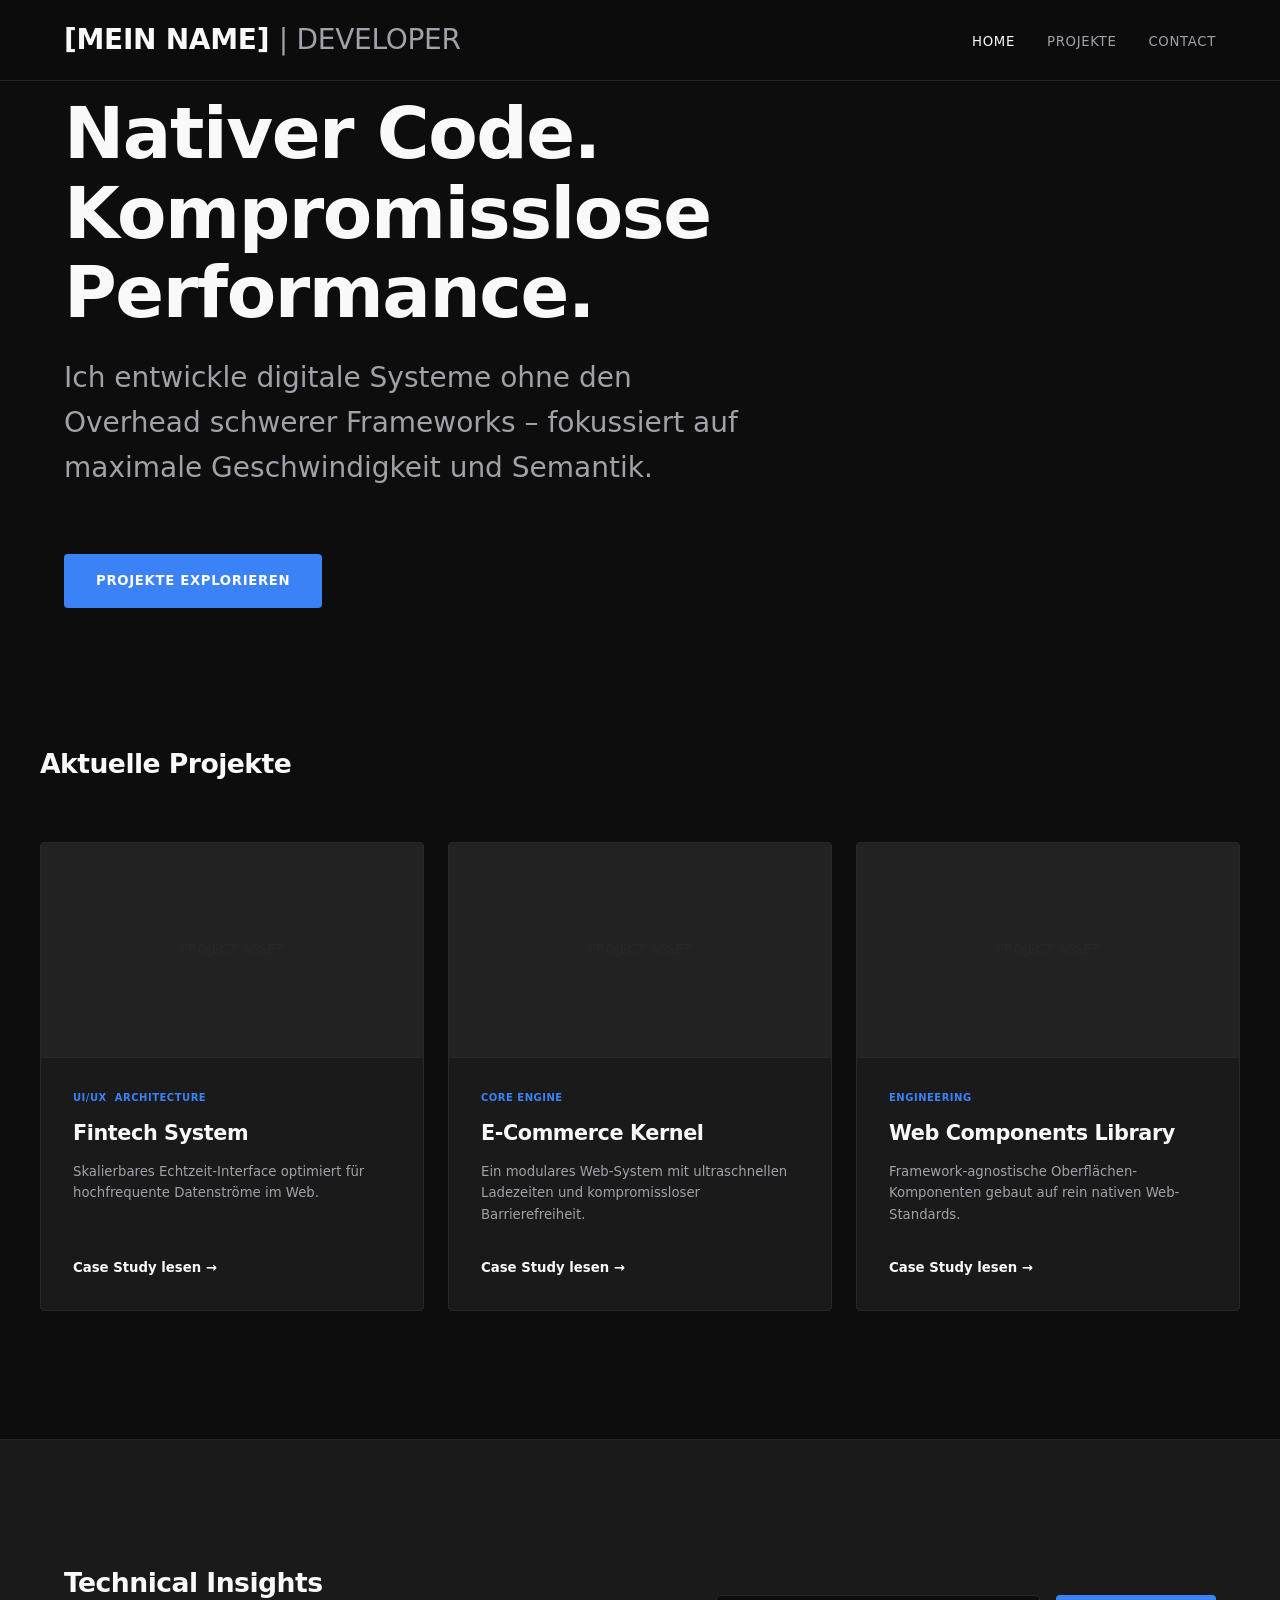
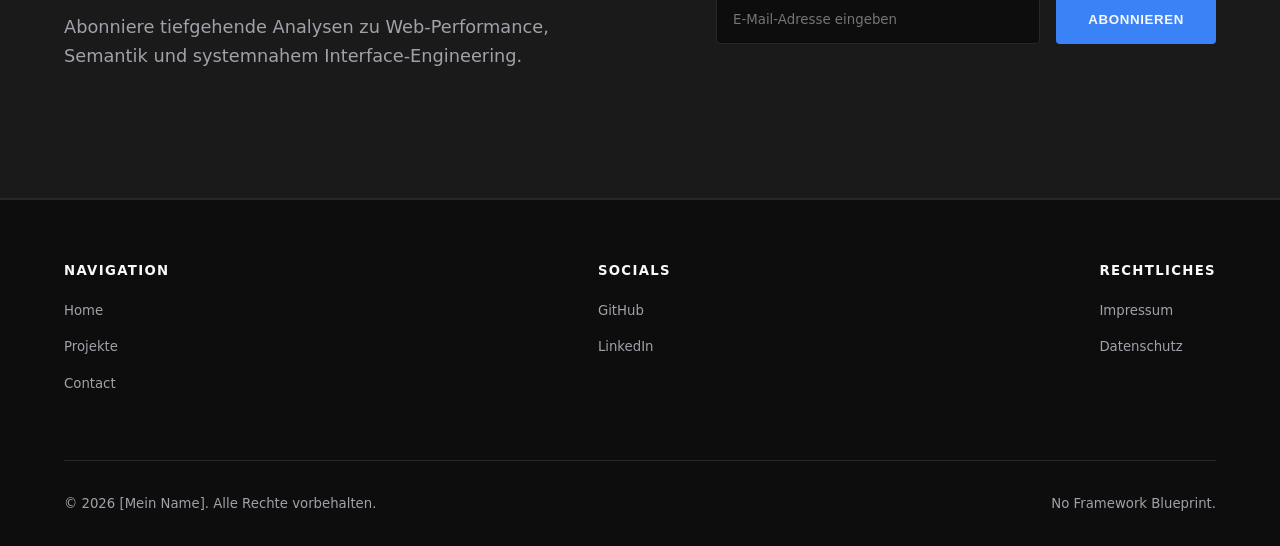
==== html/index.html @ 7b16b437 "Remove bookmark-btn from project-card, Add Images and remove empty space/add content in projektdetai" ====
<!doctype html>
<html lang="de">
  <head>
    <meta charset="UTF-8" />
    <meta name="viewport" content="width=device-width, initial-scale=1.0" />
    <title>Developer Portfolio | Home</title>
    <link rel="stylesheet" href="../css/style.css" />
  </head>

  <body>
    <header class="site-header">
      <div class="container header-inner">
        <div class="logo">[Mein Name] <span>| Developer</span></div>
        <nav aria-label="Hauptnavigation">
          <ul class="nav-list">
            <li>
              <a href="index.html" class="nav-link active" aria-current="page"
                >Home</a
              >
            </li>
            <li><a href="projekte.html" class="nav-link">Projekte</a></li>
            <li><a href="kontakt.html" class="nav-link">Contact</a></li>
          </ul>
        </nav>
      </div>
    </header>

    <main>
      <section class="container hero" aria-label="Vorstellung">
        <h1 class="hero-pitch">Nativer Code. Kompromisslose Performance.</h1>
        <p class="hero-lead">
          Ich entwickle digitale Systeme ohne den Overhead schwerer Frameworks –
          fokussiert auf maximale Geschwindigkeit und Semantik.
        </p>
        <a href="projekte.html" class="btn btn-primary">Projekte explorieren</a>
      </section>

      <section
        class="container section-spacing"
        aria-labelledby="heading-latest"
      >
        <h2 id="heading-latest">Aktuelle Projekte</h2>
        <div class="project-grid">
          <article class="project-card">
            <div class="card-image"></div>
            <div class="card-body">
              <div class="card-tags">
                <span class="tag">UI/UX</span>
                <span class="tag">Architecture</span>
              </div>
              <h3>Fintech System</h3>
              <p class="card-text">
                Skalierbares Echtzeit-Interface optimiert für hochfrequente
                Datenströme im Web.
              </p>
              <a href="projektdetail.html" class="card-link"
                >Case Study lesen &rarr;</a
              >
            </div>
          </article>

          <article class="project-card">
            <div class="card-image"></div>
            <div class="card-body">
              <div class="card-tags">
                <span class="tag">Core Engine</span>
              </div>
              <h3>E-Commerce Kernel</h3>
              <p class="card-text">
                Ein modulares Web-System mit ultraschnellen Ladezeiten und
                kompromissloser Barrierefreiheit.
              </p>
              <a href="projektdetail.html" class="card-link"
                >Case Study lesen &rarr;</a
              >
            </div>
          </article>

          <article class="project-card">
            <div class="card-image"></div>
            <div class="card-body">
              <div class="card-tags">
                <span class="tag">Engineering</span>
              </div>
              <h3>Web Components Library</h3>
              <p class="card-text">
                Framework-agnostische Oberflächen-Komponenten gebaut auf rein
                nativen Web-Standards.
              </p>
              <a href="projektdetail.html" class="card-link"
                >Case Study lesen &rarr;</a
              >
            </div>
          </article>
        </div>
      </section>

      <section
        class="newsletter section-spacing"
        aria-labelledby="heading-news"
      >
        <div class="container newsletter-inner">
          <div class="newsletter-text">
            <h2 id="heading-news">Technical Insights</h2>
            <p>
              Abonniere tiefgehende Analysen zu Web-Performance, Semantik und
              systemnahem Interface-Engineering.
            </p>
          </div>
          <form class="newsletter-form" action="#" method="POST" novalidate>
            <input
              type="email"
              class="input-field"
              placeholder="E-Mail-Adresse eingeben"
              required
              aria-label="E-Mail-Adresse für Newsletter"
            />
            <button type="submit" class="btn btn-primary">Abonnieren</button>
          </form>
        </div>
      </section>
    </main>

    <footer class="site-footer">
      <div class="container">
        <div class="footer-inner">
          <div class="footer-col">
            <h4>Navigation</h4>
            <ul class="footer-links">
              <li><a href="index.html">Home</a></li>
              <li><a href="projekte.html">Projekte</a></li>
              <li><a href="kontakt.html">Contact</a></li>
            </ul>
          </div>
          <div class="footer-col">
            <h4>Socials</h4>
            <ul class="footer-links">
              <li><a href="#" target="_blank" rel="noopener">GitHub</a></li>
              <li><a href="#" target="_blank" rel="noopener">LinkedIn</a></li>
            </ul>
          </div>
          <div class="footer-col">
            <h4>Rechtliches</h4>
            <ul class="footer-links">
              <li><a href="#">Impressum</a></li>
              <li><a href="#">Datenschutz</a></li>
            </ul>
          </div>
        </div>
        <div class="footer-bottom">
          <p>&copy; 2026 [Mein Name]. Alle Rechte vorbehalten.</p>
          <p>No Framework Blueprint.</p>
        </div>
      </div>
    </footer>
  </body>
</html>
---- css/style.css ----
/* ==========================================================================
   HIGH-CONTRAST MINIMALIST DESIGN SYSTEM & TOKENS
   ========================================================================== */

:root {
  /* Farb-Tokens */
  --bg-primary: #0d0d0d;
  /* Tiefes Schwarzgrau für globalen Hintergrund */
  --bg-secondary: #1a1a1a;
  /* Surface-Farbe für Karten, Formularfelder, Sektionen */
  --text-main: #f9f9f9;
  /* Nahezu Weiß für maximale Lesbarkeit */
  --text-muted: #a1a1aa;
  /* Mittleres Grau für sekundäre Texte */
  --accent: #3b82f6;
  /* Königsblau als primärer Interaktionsfokus */
  --accent-hover: #60a5fa;
  /* Hellere Nuance für Hover-Zustände */
  --border-color: #27272a;
  /* Subtile Trennlinien */

  /* 8px-Rastersystem */
  --space-xs: 8px;
  --space-sm: 16px;
  --space-md: 24px;
  --space-lg: 32px;
  --space-xl: 64px;
  --space-xxl: 128px;

  /* Fluid-Typografie (Skaliert dynamisch über den Viewport via clamp) */
  --fs-h1: clamp(2.5rem, 5vw + 1rem, 4.5rem);
  --fs-h2: clamp(1.85rem, 3.5vw + 1rem, 2.75rem);
  --fs-h3: clamp(1.25rem, 1.5vw + 1rem, 1.75rem);
  --fs-body: clamp(1rem, 0.2vw + 0.95rem, 1.125rem);
  --fs-small: clamp(0.8rem, 0.1vw + 0.75rem, 0.9rem);
}

/* ==========================================================================
   GLOBAL RESETS & CORE ELEMENT STYLES
   ========================================================================== */

*,
*::before,
*::after {
  box-sizing: border-box;
  margin: 0;
  padding: 0;
}

body {
  background-color: var(--bg-primary);
  color: var(--text-main);
  font-family:
    "Inter",
    system-ui,
    -apple-system,
    sans-serif;
  font-size: var(--fs-body);
  line-height: 1.6;
  display: flex;
  flex-direction: column;
  min-height: 100vh;
  overflow-x: hidden;
}

h1,
h2,
h3,
h4 {
  font-weight: 700;
  letter-spacing: -0.02em;
  line-height: 1.1;
  color: var(--text-main);
}

p {
  color: var(--text-muted);
}

a {
  color: inherit;
  text-decoration: none;
  transition: all 0.2s ease-in-out;
}

/* Layout-Hilfsklassen */
.container {
  width: 100%;
  max-width: 1200px;
  margin: 0 auto;
  padding: 0 var(--space-md);
}

.section-spacing {
  padding: var(--space-xxl) 0;
}

/* ==========================================================================
   WIEVERWENDBARE COMPONENT-TOKENS (FIGMA DESIGN SYSTEM)
   ========================================================================== */

/* Header & Navigation */
.site-header {
  border-bottom: 1px solid var(--border-color);
  background-color: rgba(13, 13, 13, 0.8);
  backdrop-filter: blur(12px);
  position: sticky;
  top: 0;
  z-index: 100;
}

.header-inner {
  display: flex;
  justify-content: space-between;
  align-items: center;
  height: 80px;
}

.logo {
  font-weight: 800;
  font-size: var(--fs-h3);
  text-transform: uppercase;
  letter-spacing: -0.01em;
}

.logo span {
  font-weight: 400;
  color: var(--text-muted);
}

.nav-list {
  display: flex;
  gap: var(--space-lg);
  list-style: none;
}

.nav-link {
  font-size: var(--fs-small);
  font-weight: 500;
  text-transform: uppercase;
  letter-spacing: 0.05em;
  color: var(--text-muted);
}

.nav-link:hover,
.nav-link.active {
  color: var(--text-main);
}

/* Buttons */
.btn {
  display: inline-flex;
  align-items: center;
  justify-content: center;
  padding: var(--space-sm) var(--space-lg);
  font-size: var(--fs-small);
  font-weight: 600;
  text-transform: uppercase;
  letter-spacing: 0.05em;
  border-radius: 4px;
  cursor: pointer;
  transition: all 0.2s ease;
  border: none;
}

.btn-primary {
  background-color: var(--accent);
  color: var(--text-main);
}

.btn-primary:hover {
  background-color: var(--accent-hover);
}

/* Universelles Projekt-Grid (Responsive 3-Spalten-Layout) */
.project-grid {
  display: grid;
  grid-template-columns: repeat(3, 1fr);
  gap: var(--space-md);
  margin-top: var(--space-xl);
}

.project-card {
  background-color: var(--bg-secondary);
  border: 1px solid var(--border-color);
  border-radius: 4px;
  overflow: hidden;
  display: flex;
  flex-direction: column;
  transition: border-color 0.2s ease;
}

.project-card:hover {
  border-color: var(--accent);
}

.card-image {
  width: 100%;
  aspect-ratio: 16 / 9;
  background-color: #222;
  border-bottom: 1px solid var(--border-color);
  position: relative;
}

.card-image::before {
  content: "Project Asset";
  position: absolute;
  top: 50%;
  left: 50%;
  transform: translate(-50%, -50%);
  color: var(--border-color);
  font-size: var(--fs-small);
  text-transform: uppercase;
}

.card-body {
  padding: var(--space-lg);
  display: flex;
  flex-direction: column;
  gap: var(--space-sm);
  flex-grow: 1;
}

.card-tags {
  display: flex;
  gap: var(--space-xs);
}

.tag {
  font-size: 10px;
  text-transform: uppercase;
  letter-spacing: 0.05em;
  color: var(--accent);
  font-weight: 600;
}

.card-text {
  font-size: var(--fs-small);
  flex-grow: 1;
}

.card-link {
  font-size: var(--fs-small);
  font-weight: 600;
  color: var(--text-main);
  margin-top: var(--space-sm);
}

.card-link:hover {
  color: var(--accent);
}

/* ==========================================================================
   SEKTIONS-SPEZIFISCHE LAYOUT MODULE
   ========================================================================== */

/* Hero Bereich (index.html) */
.hero {
  min-height: 60vh;
  display: flex;
  flex-direction: column;
  justify-content: center;
  align-items: flex-start;
}

.hero-pitch {
  font-size: var(--fs-h1);
  max-width: 20ch;
  margin-bottom: var(--space-md);
}

.hero-lead {
  font-size: var(--fs-h3);
  max-width: 40ch;
  margin-bottom: var(--space-xl);
}

/* Newsletter Modul */
.newsletter {
  background-color: var(--bg-secondary);
  border-top: 1px solid var(--border-color);
  border-bottom: 1px solid var(--border-color);
}

.newsletter-inner {
  display: flex;
  justify-content: space-between;
  align-items: center;
  gap: var(--space-xl);
}

.newsletter-text {
  max-width: 500px;
}

.newsletter-text h2 {
  margin-bottom: var(--space-sm);
}

.newsletter-form {
  display: flex;
  gap: var(--space-sm);
  flex-grow: 1;
  max-width: 500px;
}

.input-field {
  flex-grow: 1;
  background-color: var(--bg-primary);
  border: 1px solid var(--border-color);
  padding: var(--space-sm);
  color: var(--text-main);
  font-family: inherit;
  border-radius: 4px;
}

.input-field:focus {
  outline: none;
  border-color: var(--accent);
}

/* Filter Bar (projekte.html) */
.filter-bar {
  display: flex;
  gap: var(--space-sm);
  flex-wrap: wrap;
  margin-bottom: var(--space-xl);
  list-style: none;
}

.filter-pill {
  background-color: var(--bg-secondary);
  border: 1px solid var(--border-color);
  color: var(--text-muted);
  padding: var(--space-xs) var(--space-sm);
  border-radius: 30px;
  font-size: var(--fs-small);
  font-weight: 600;
  cursor: pointer;
  text-transform: uppercase;
  letter-spacing: 0.05em;
  transition: all 0.2s cubic-bezier(0.4, 0, 0.2, 1);
}

.filter-pill:hover,
.filter-pill.active {
  border-color: var(--text-main);
  color: var(--text-main);
}

.filter-pill.active {
  background-color: var(--text-main);
  color: var(--bg-primary);
}

/* Asymmetrisches Spalten-Grid & Galerie (projektdetail.html) */
.detail-grid {
  display: grid;
  grid-template-columns: 1.2fr 0.8fr;
  gap: var(--space-xl);
  align-items: start;
  margin-bottom: var(--space-xxl);
}

.project-gallery {
  display: grid;
  grid-template-columns: repeat(2, 1fr);
  gap: var(--space-sm);
}

.gallery-item {
  width: 100%;
  aspect-ratio: 4 / 3;
  background-color: var(--bg-secondary);
  border: 1px solid var(--border-color);
  border-radius: 4px;
  position: relative;
  overflow: hidden;
}

.gallery-item.featured {
  grid-column: span 2;
  aspect-ratio: 16 / 9;
}

.gallery-item::before {
  content: "Interface Capture";
  position: absolute;
  top: 50%;
  left: 50%;
  transform: translate(-50%, -50%);
  color: #27272a;
  font-size: var(--fs-small);
  text-transform: uppercase;
  letter-spacing: 0.1em;
}

.sidebar-sticky {
  position: sticky;
  top: 112px;
  display: flex;
  flex-direction: column;
  gap: var(--space-lg);
}

.meta-block h3 {
  font-size: var(--fs-small);
  text-transform: uppercase;
  letter-spacing: 0.05em;
  color: var(--accent);
  margin-bottom: var(--space-xs);
}

/* Whitespace Compensation Layer (Full-Width Sektion unten) */
.architecture-breakdown {
  background-color: var(--bg-secondary);
  border-top: 1px solid var(--border-color);
  border-bottom: 1px solid var(--border-color);
  padding: var(--space-xl) 0;
}

.architecture-grid {
  display: grid;
  grid-template-columns: repeat(3, 1fr);
  gap: var(--space-lg);
}

.arch-card {
  display: flex;
  flex-direction: column;
  gap: var(--space-xs);
}

.arch-card h4 {
  font-size: var(--fs-h3);
  color: var(--text-main);
}

/* Profil & Formulare (kontakt.html) */
.split-profile-grid {
  display: grid;
  grid-template-columns: 1fr 1.5fr;
  gap: var(--space-xl);
  align-items: center;
  margin-bottom: var(--space-xxl);
}

.profile-image-placeholder {
  width: 100%;
  aspect-ratio: 1 / 1;
  background-color: var(--bg-secondary);
  border: 1px solid var(--border-color);
  border-radius: 4px;
  position: relative;
}

.profile-image-placeholder::before {
  content: "[ Portrait Matrix ]";
  position: absolute;
  top: 50%;
  left: 50%;
  transform: translate(-50%, -50%);
  color: var(--text-muted);
  font-size: var(--fs-small);
}

.tech-tag-list {
  display: flex;
  flex-wrap: wrap;
  gap: var(--space-xs);
  margin-top: var(--space-sm);
  list-style: none;
}

.tech-tag {
  background-color: var(--bg-secondary);
  border: 1px solid var(--border-color);
  padding: 4px 12px;
  font-size: var(--fs-small);
  border-radius: 4px;
}

.select-wrapper {
  position: relative;
  width: 100%;
}

.custom-select {
  width: 100%;
  padding: var(--space-sm);
  background-color: var(--bg-secondary);
  border: 1px solid var(--border-color);
  color: var(--text-main);
  font-family: inherit;
  font-size: var(--fs-body);
  border-radius: 4px;
  appearance: none;
  -webkit-appearance: none;
  cursor: pointer;
}

.custom-select:focus {
  outline: none;
  border-color: var(--accent);
}

.select-wrapper::after {
  content: "";
  position: absolute;
  right: var(--space-sm);
  top: 50%;
  transform: translateY(-50%);
  width: 0;
  height: 0;
  border-left: 5px solid transparent;
  border-right: 5px solid transparent;
  border-top: 6px solid var(--text-muted);
  pointer-events: none;
}

.form-textarea {
  width: 100%;
  min-height: 150px;
  padding: var(--space-sm);
  background-color: var(--bg-secondary);
  border: 1px solid var(--border-color);
  color: var(--text-main);
  font-family: inherit;
  font-size: var(--fs-body);
  border-radius: 4px;
  resize: vertical;
}

.form-textarea:focus {
  outline: none;
  border-color: var(--accent);
}

.form-stack {
  display: flex;
  flex-direction: column;
  gap: var(--space-sm);
  max-width: 600px;
  margin: 0 auto;
}

/* ==========================================================================
   GLOBAL FOOTER ARCHITECTURE
   ========================================================================== */

.site-footer {
  background-color: var(--bg-primary);
  border-top: 1px solid var(--border-color);
  padding: var(--space-xl) 0 var(--space-lg) 0;
  margin-top: auto;
}

.footer-inner {
  display: flex;
  justify-content: space-between;
  align-items: flex-start;
  margin-bottom: var(--space-xl);
}

.footer-col h4 {
  font-size: var(--fs-small);
  text-transform: uppercase;
  letter-spacing: 0.1em;
  margin-bottom: var(--space-sm);
}

.footer-links {
  list-style: none;
  display: flex;
  flex-direction: column;
  gap: var(--space-xs);
}

.footer-links a {
  font-size: var(--fs-small);
  color: var(--text-muted);
}

.footer-links a:hover {
  color: var(--text-main);
}

.footer-bottom {
  border-top: 1px solid var(--border-color);
  padding-top: var(--space-lg);
  display: flex;
  justify-content: space-between;
  font-size: var(--fs-small);
  color: var(--text-muted);
}

/* ==========================================================================
   RESPONSIVE LAYOUT BREAKPOINTS
   ========================================================================== */

@media (max-width: 1024px) {
  .project-grid {
    grid-template-columns: repeat(2, 1fr);
  }

  .newsletter-inner {
    flex-direction: column;
    align-items: start;
  }

  .newsletter-form {
    width: 100%;
    max-width: none;
  }
}

@media (max-width: 968px) {
  .detail-grid,
  .split-profile-grid,
  .architecture-grid {
    grid-template-columns: 1fr;
    gap: var(--space-lg);
  }

  .project-gallery {
    grid-template-columns: 1fr;
  }

  .gallery-item.featured {
    grid-column: span 1;
  }
}

@media (max-width: 768px) {
  .project-grid {
    grid-template-columns: 1fr;
  }

  .header-inner,
  .footer-inner,
  .footer-bottom {
    flex-direction: column;
    gap: var(--space-lg);
    text-align: center;
  }

  .footer-inner {
    align-items: center;
  }

  .newsletter-form {
    flex-direction: column;
  }
}
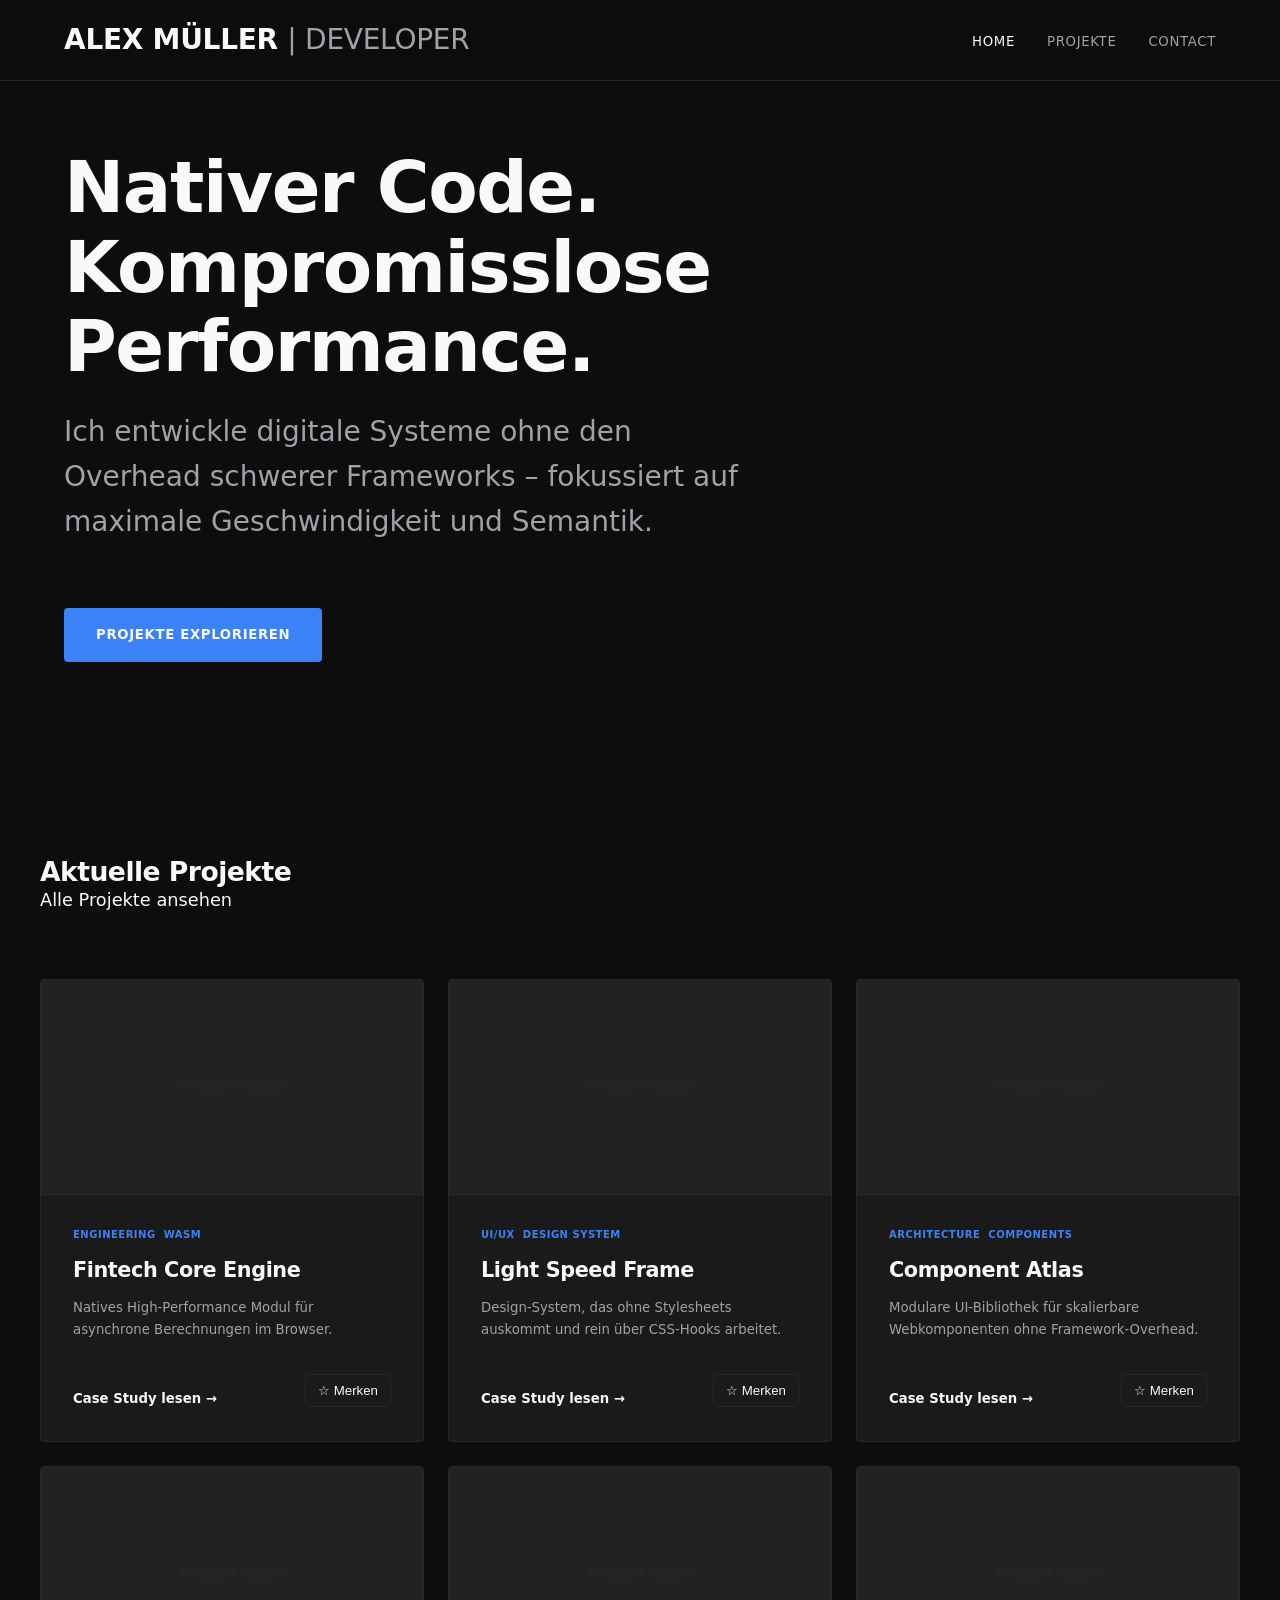
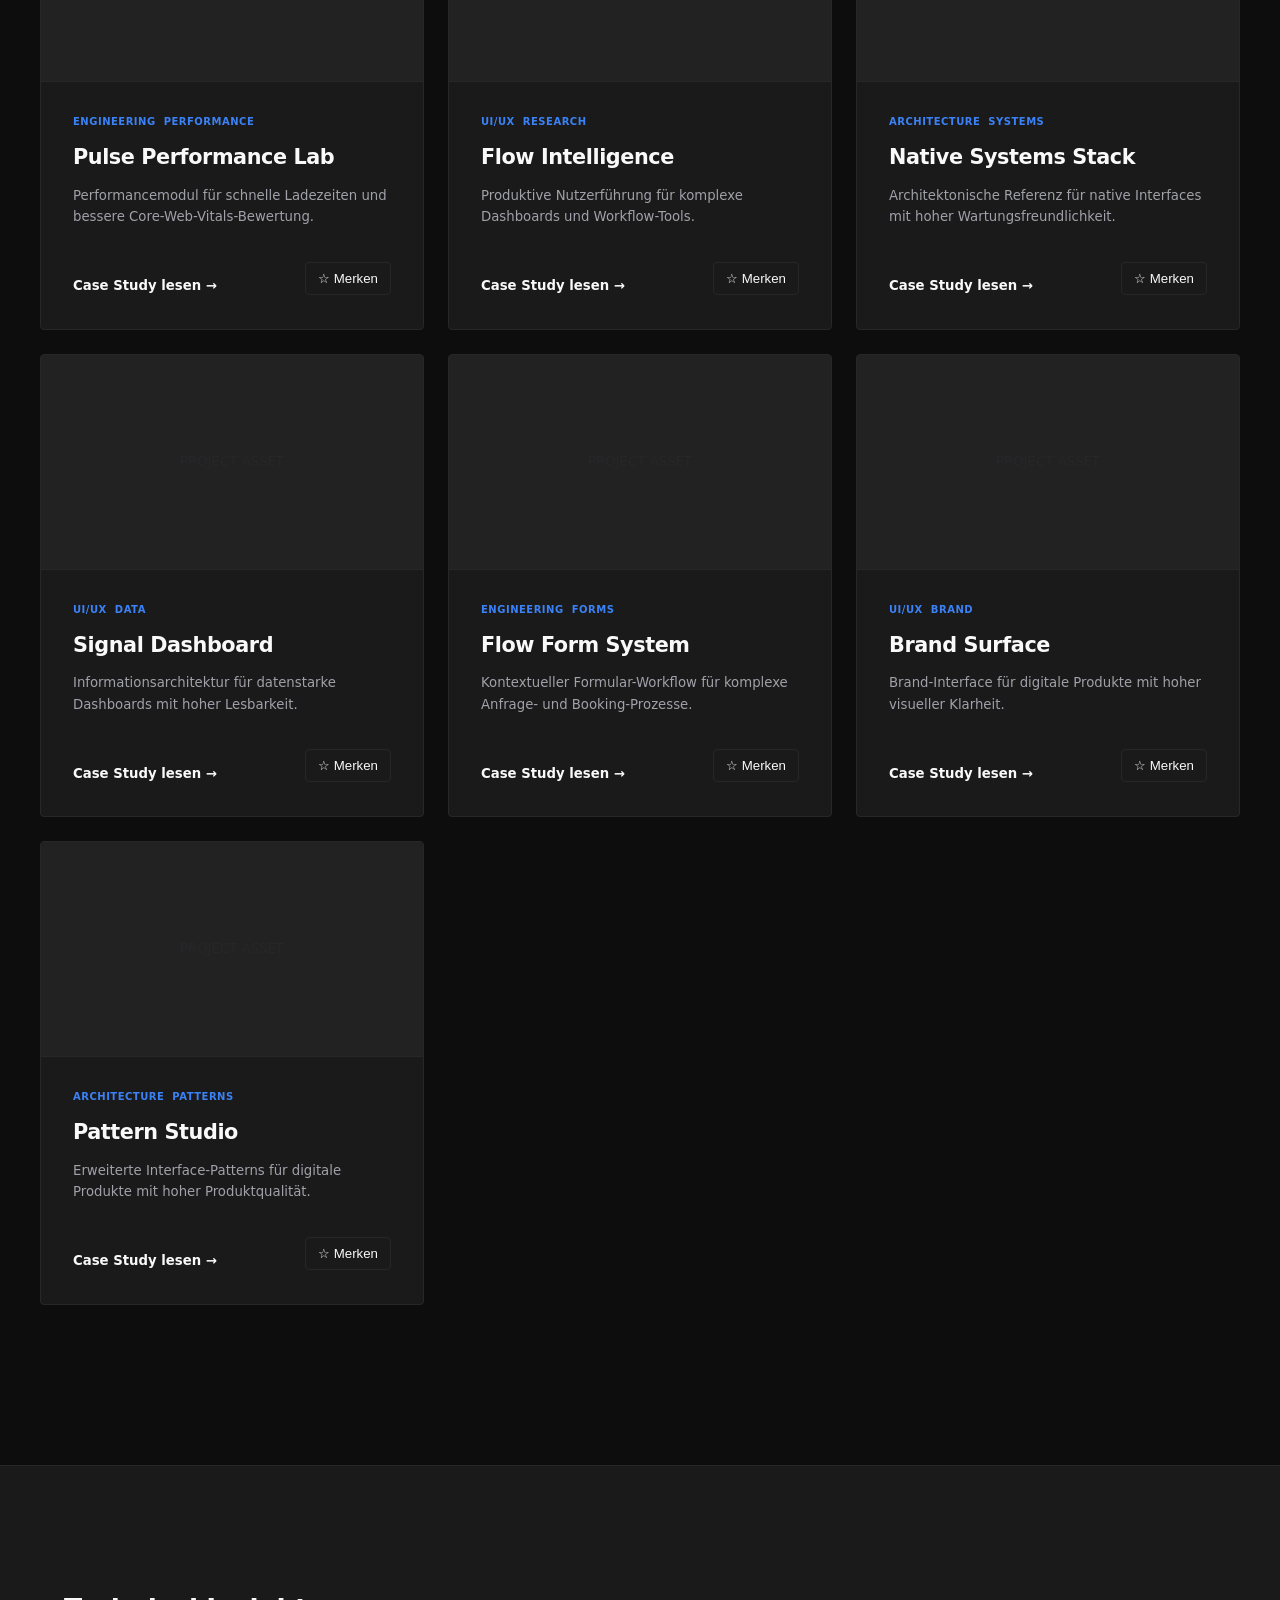
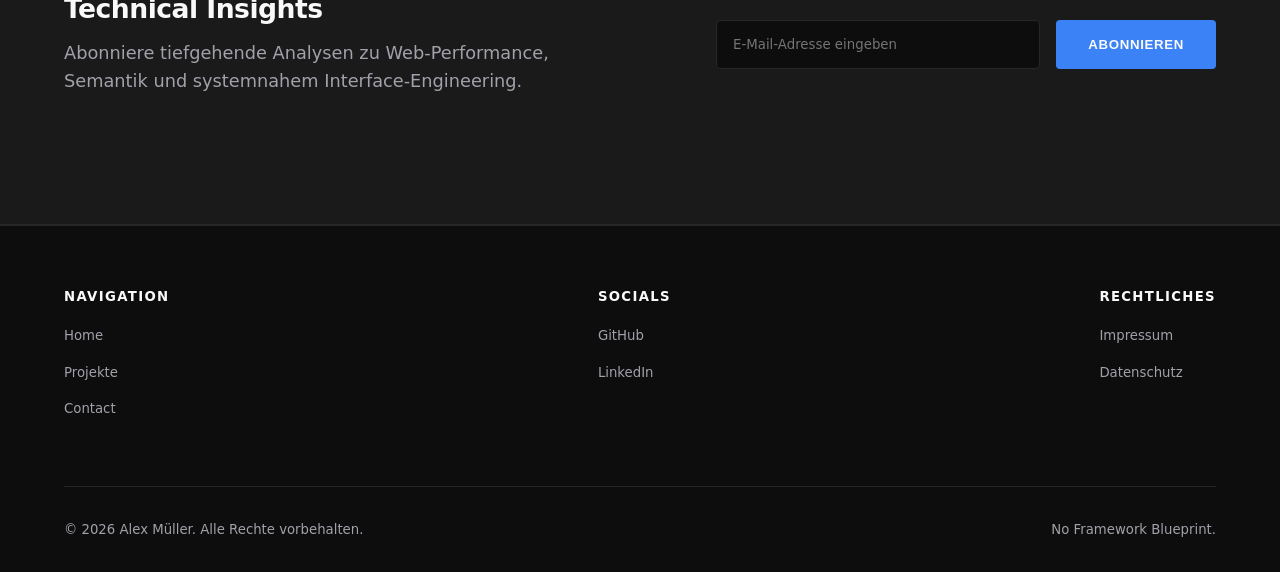
==== commit cd74e0c1: "Update README.md, add more Projects, update style of projektdetail.html, add styleguide.md and wires" ====
--- a/html/index.html
+++ b/html/index.html
@@ -6,7 +6,6 @@
     <title>Developer Portfolio | Home</title>
     <link rel="stylesheet" href="../css/style.css" />
   </head>
-
   <body>
     <header class="site-header">
       <div class="container header-inner">
@@ -39,8 +38,11 @@
         class="container section-spacing"
         aria-labelledby="heading-latest"
       >
-        <h2 id="heading-latest">Aktuelle Projekte</h2>
-        <div class="project-grid">
+        <div class="section-heading-row">
+          <h2 id="heading-latest">Aktuelle Projekte</h2>
+          <a href="projekte.html" class="text-link">Alle Projekte ansehen</a>
+        </div>
+        <div class="project-grid" data-display-="limited">
           <article class="project-card">
             <div class="card-image"></div>
             <div class="card-body">
@@ -154,4 +156,5 @@
       </div>
     </footer>
   </body>
+  <script src="../js/main.js"></script>
 </html>
--- a/css/style.css
+++ b/css/style.css
@@ -83,6 +83,11 @@
   transition: all 0.2s ease-in-out;
 }
 
+img {
+  display: block;
+  max-width: 100%;
+}
+
 /* Layout-Hilfsklassen */
 .container {
   width: 100%;
@@ -170,6 +175,7 @@
 
 .btn-primary:hover {
   background-color: var(--accent-hover);
+  transform: translateY(-1px);
 }
 
 /* Universelles Projekt-Grid (Responsive 3-Spalten-Layout) */
@@ -187,11 +193,14 @@
   overflow: hidden;
   display: flex;
   flex-direction: column;
-  transition: border-color 0.2s ease;
+  transition:
+    border-color 0.2s ease,
+    transform 0.2s ease;
 }
 
 .project-card:hover {
   border-color: var(--accent);
+  transform: translateY(-1px);
 }
 
 .card-image {
@@ -256,11 +265,13 @@
 
 /* Hero Bereich (index.html) */
 .hero {
-  min-height: 60vh;
+  min-height: 72vh;
   display: flex;
   flex-direction: column;
   justify-content: center;
   align-items: flex-start;
+  padding-top: var(--space-xl);
+  padding-bottom: var(--space-xl);
 }
 
 .hero-pitch {
@@ -280,6 +291,7 @@
   background-color: var(--bg-secondary);
   border-top: 1px solid var(--border-color);
   border-bottom: 1px solid var(--border-color);
+  margin-top: var(--space-lg);
 }
 
 .newsletter-inner {
@@ -359,7 +371,11 @@
   grid-template-columns: 1.2fr 0.8fr;
   gap: var(--space-xl);
   align-items: start;
-  margin-bottom: var(--space-xxl);
+  margin-bottom: var(--space-lg);
+}
+
+.detail-page-intro {
+  padding: var(--space-xl) 0 var(--space-lg);
 }
 
 .project-gallery {
@@ -411,12 +427,82 @@
   margin-bottom: var(--space-xs);
 }
 
+.detail-inquiry-form {
+  display: flex;
+  flex-direction: column;
+  gap: var(--space-sm);
+  padding: var(--space-md);
+  background-color: var(--bg-primary);
+  border: 1px solid var(--border-color);
+  border-radius: 4px;
+}
+
+.detail-inquiry-form label {
+  font-size: var(--fs-small);
+  color: var(--text-main);
+  font-weight: 600;
+}
+
+.detail-inquiry-form select,
+.detail-inquiry-form textarea {
+  width: 100%;
+  background-color: var(--bg-secondary);
+  border: 1px solid var(--border-color);
+  color: var(--text-main);
+  padding: var(--space-sm);
+  border-radius: 4px;
+  font-family: inherit;
+  font-size: var(--fs-small);
+}
+
+.detail-inquiry-form textarea {
+  min-height: 100px;
+  resize: vertical;
+}
+
+.detail-inquiry-form .form-status {
+  font-size: var(--fs-small);
+  color: var(--accent);
+  min-height: 1.2em;
+}
+
+.project-favorite-toggle,
+.favorite-toggle {
+  background: transparent;
+  border: 1px solid var(--border-color);
+  color: var(--text-main);
+  padding: 8px 12px;
+  border-radius: 4px;
+  font-size: var(--fs-small);
+  cursor: pointer;
+  transition:
+    border-color 0.2s ease,
+    color 0.2s ease;
+}
+
+.project-favorite-toggle:hover,
+.favorite-toggle:hover,
+.project-favorite-toggle.active,
+.favorite-toggle.active {
+  border-color: var(--accent);
+  color: var(--accent);
+}
+
+.card-actions {
+  display: flex;
+  justify-content: space-between;
+  align-items: center;
+  gap: var(--space-sm);
+  margin-top: var(--space-sm);
+}
+
 /* Whitespace Compensation Layer (Full-Width Sektion unten) */
 .architecture-breakdown {
   background-color: var(--bg-secondary);
   border-top: 1px solid var(--border-color);
   border-bottom: 1px solid var(--border-color);
-  padding: var(--space-xl) 0;
+  padding: var(--space-lg) 0;
+  margin-top: var(--space-sm);
 }
 
 .architecture-grid {
@@ -592,6 +678,7 @@
   justify-content: space-between;
   font-size: var(--fs-small);
   color: var(--text-muted);
+  gap: var(--space-sm);
 }
 
 /* ==========================================================================
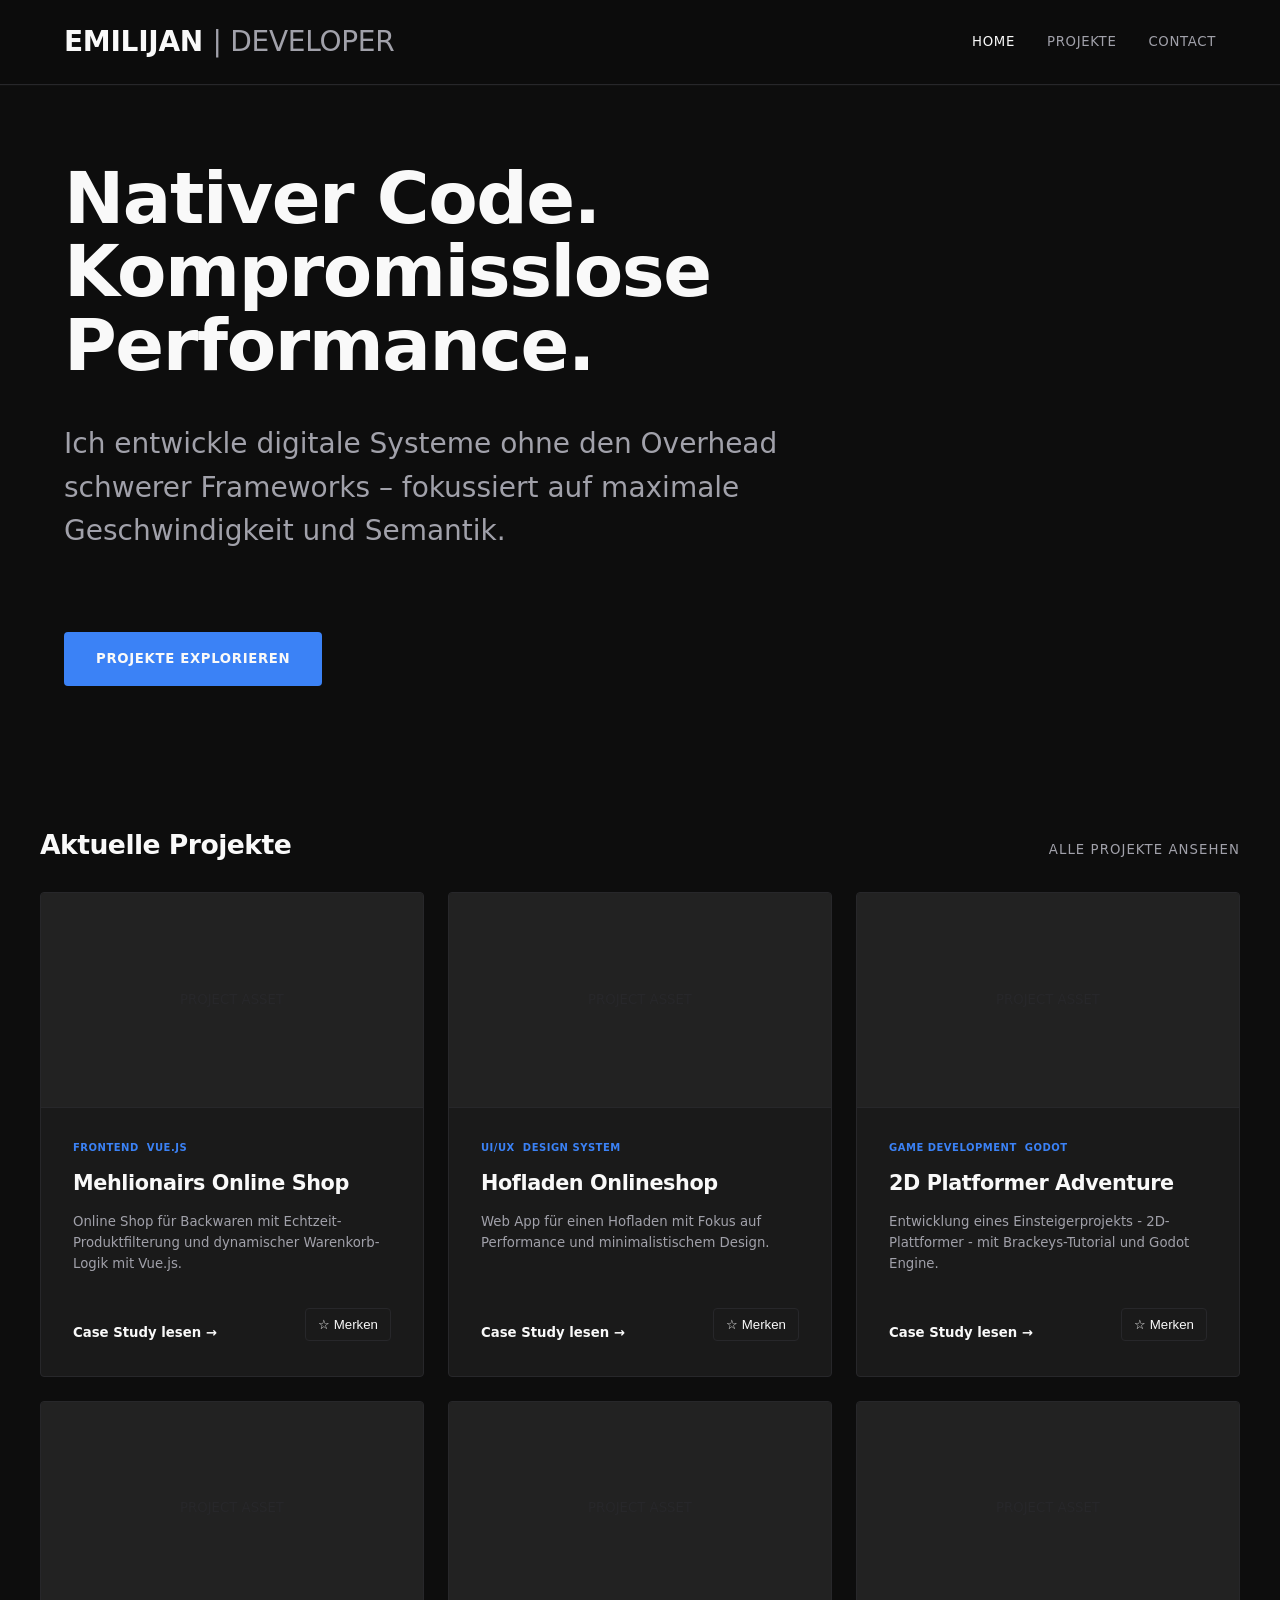
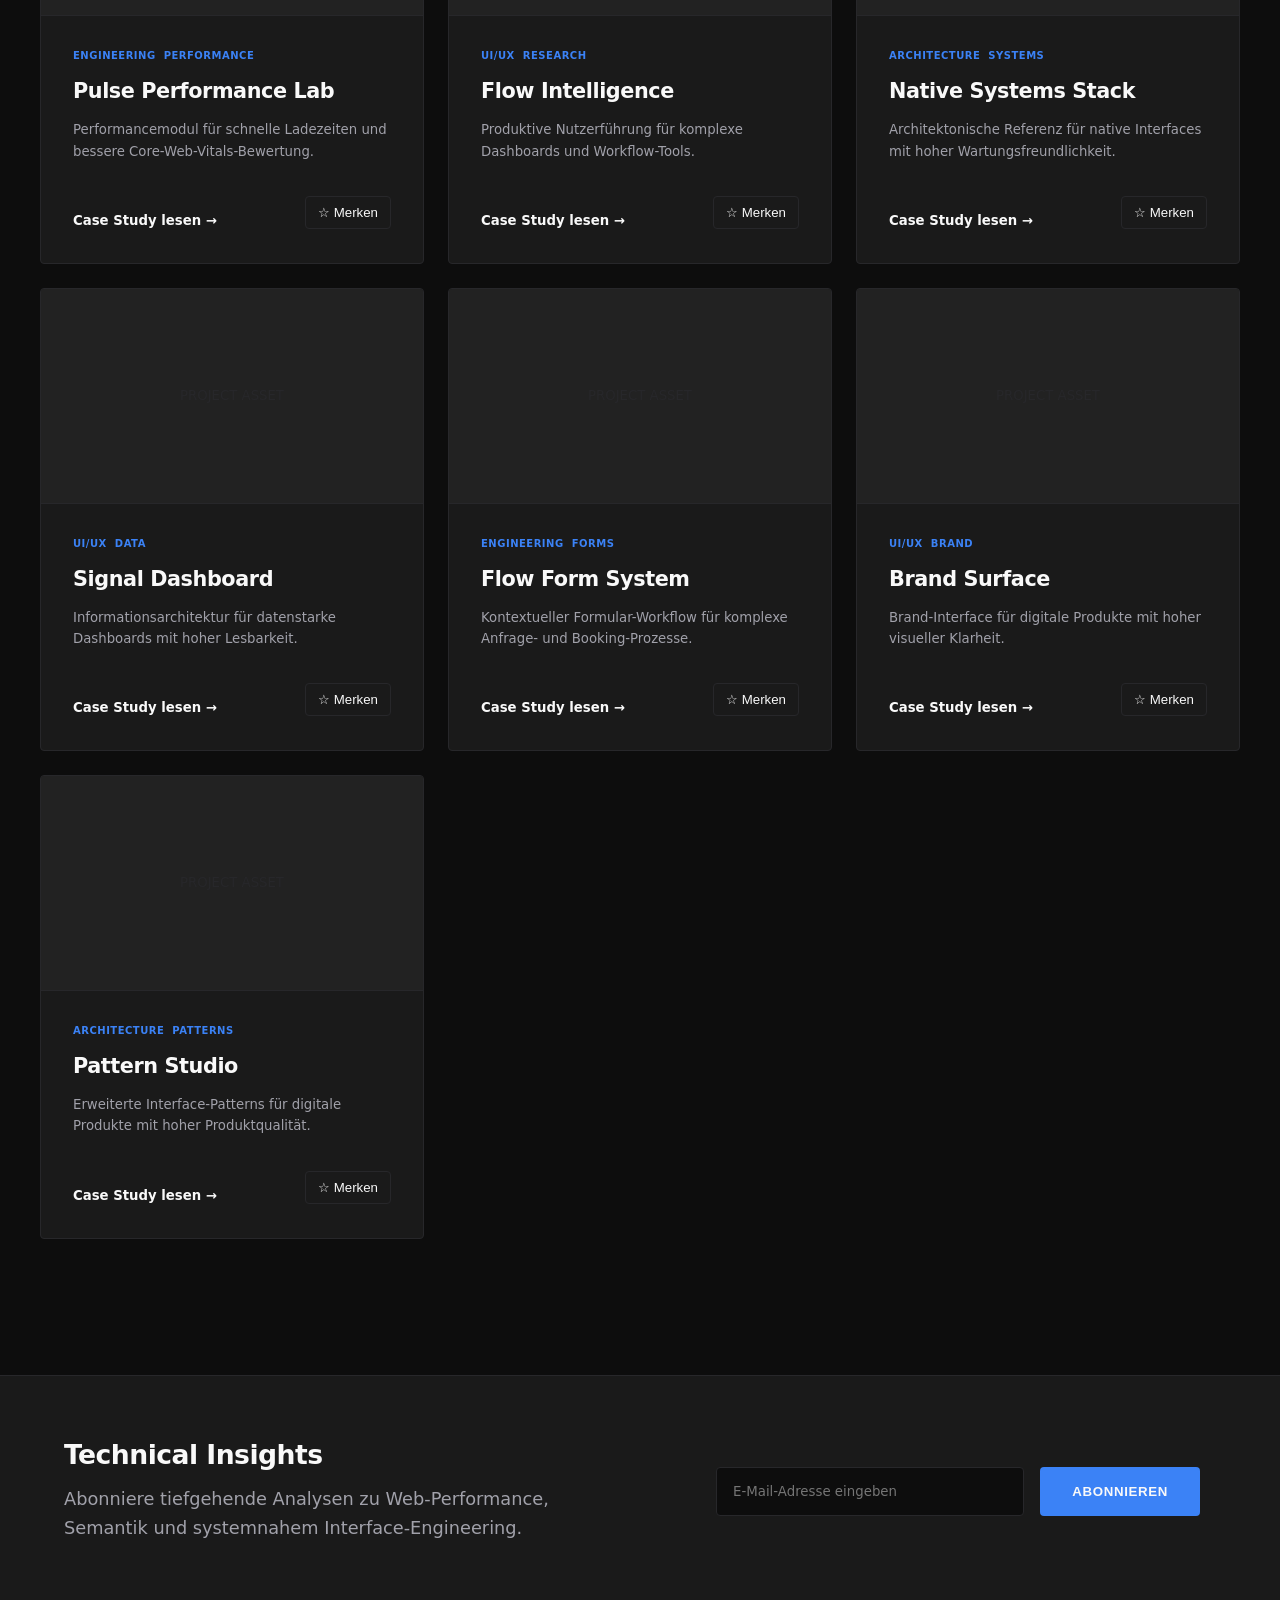
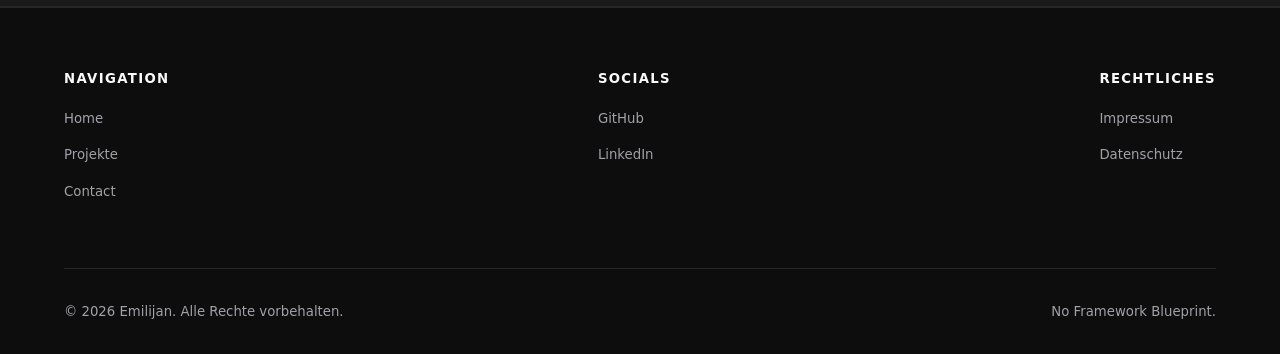
==== commit 61a1d4de: "Add Formular Functionality, add real Project Data" ====
--- a/html/index.html
+++ b/html/index.html
@@ -118,6 +118,7 @@
               aria-label="E-Mail-Adresse für Newsletter"
             />
             <button type="submit" class="btn btn-primary">Abonnieren</button>
+            <p class="form-status" aria-live="polite"></p>
           </form>
         </div>
       </section>
@@ -150,7 +151,9 @@
           </div>
         </div>
         <div class="footer-bottom">
-          <p>&copy; 2026 [Mein Name]. Alle Rechte vorbehalten.</p>
+          <p class="footer-copyright">
+            &copy; 2026 [Mein Name]. Alle Rechte vorbehalten.
+          </p>
           <p>No Framework Blueprint.</p>
         </div>
       </div>
--- a/css/style.css
+++ b/css/style.css
@@ -97,7 +97,30 @@
 }
 
 .section-spacing {
-  padding: var(--space-xxl) 0;
+  padding: calc(var(--space-xl) + 8px) 0;
+}
+
+.section-heading-row {
+  display: flex;
+  justify-content: space-between;
+  align-items: baseline;
+  gap: var(--space-sm);
+  margin-bottom: var(--space-lg);
+}
+
+.section-heading-row h2 {
+  margin: 0;
+}
+
+.text-link {
+  color: var(--text-muted);
+  font-size: var(--fs-small);
+  text-transform: uppercase;
+  letter-spacing: 0.08em;
+}
+
+.text-link:hover {
+  color: var(--text-main);
 }
 
 /* ==========================================================================
@@ -112,13 +135,16 @@
   position: sticky;
   top: 0;
   z-index: 100;
+  box-shadow: 0 1px 0 rgba(255, 255, 255, 0.02);
 }
 
 .header-inner {
   display: flex;
   justify-content: space-between;
   align-items: center;
-  height: 80px;
+  min-height: 84px;
+  padding-top: var(--space-sm);
+  padding-bottom: var(--space-sm);
 }
 
 .logo {
@@ -145,6 +171,10 @@
   text-transform: uppercase;
   letter-spacing: 0.05em;
   color: var(--text-muted);
+  display: inline-flex;
+  align-items: center;
+  justify-content: center;
+  padding: 6px 0;
 }
 
 .nav-link:hover,
@@ -183,7 +213,7 @@
   display: grid;
   grid-template-columns: repeat(3, 1fr);
   gap: var(--space-md);
-  margin-top: var(--space-xl);
+  margin-top: var(--space-lg);
 }
 
 .project-card {
@@ -265,25 +295,28 @@
 
 /* Hero Bereich (index.html) */
 .hero {
-  min-height: 72vh;
+  min-height: 74vh;
   display: flex;
   flex-direction: column;
   justify-content: center;
   align-items: flex-start;
-  padding-top: var(--space-xl);
-  padding-bottom: var(--space-xl);
+  padding-top: clamp(3rem, 6vw, 5rem);
+  padding-bottom: clamp(3rem, 6vw, 4.5rem);
+  gap: var(--space-sm);
 }
 
 .hero-pitch {
   font-size: var(--fs-h1);
   max-width: 20ch;
   margin-bottom: var(--space-md);
+  line-height: 1.02;
 }
 
 .hero-lead {
   font-size: var(--fs-h3);
-  max-width: 40ch;
+  max-width: 42ch;
   margin-bottom: var(--space-xl);
+  line-height: 1.55;
 }
 
 /* Newsletter Modul */
@@ -291,7 +324,8 @@
   background-color: var(--bg-secondary);
   border-top: 1px solid var(--border-color);
   border-bottom: 1px solid var(--border-color);
-  margin-top: var(--space-lg);
+  margin-top: var(--space-xl);
+  padding: var(--space-xl) 0;
 }
 
 .newsletter-inner {
@@ -389,9 +423,23 @@
   aspect-ratio: 4 / 3;
   background-color: var(--bg-secondary);
   border: 1px solid var(--border-color);
-  border-radius: 4px;
+  border-radius: 6px;
   position: relative;
   overflow: hidden;
+  cursor: pointer;
+  padding: 0;
+  transition:
+    transform 0.2s ease,
+    border-color 0.2s ease,
+    box-shadow 0.2s ease;
+}
+
+.gallery-item:hover,
+.gallery-item:focus-visible {
+  transform: translateY(-2px);
+  border-color: var(--accent);
+  box-shadow: 0 10px 24px rgba(0, 0, 0, 0.2);
+  outline: none;
 }
 
 .gallery-item.featured {
@@ -400,15 +448,96 @@
 }
 
 .gallery-item::before {
-  content: "Interface Capture";
+  content: "Bild ansehen";
   position: absolute;
-  top: 50%;
-  left: 50%;
-  transform: translate(-50%, -50%);
-  color: #27272a;
-  font-size: var(--fs-small);
+  inset: auto 12px 12px auto;
+  padding: 6px 10px;
+  border-radius: 999px;
+  background: rgba(13, 13, 13, 0.8);
+  color: var(--text-main);
+  font-size: 0.7rem;
   text-transform: uppercase;
   letter-spacing: 0.1em;
+  pointer-events: none;
+}
+
+.gallery-preview-strip {
+  display: grid;
+  grid-template-columns: repeat(3, minmax(0, 1fr));
+  gap: var(--space-xs);
+  margin-top: var(--space-sm);
+}
+
+.gallery-preview-item {
+  width: 100%;
+  aspect-ratio: 1 / 1;
+  border: 1px solid var(--border-color);
+  border-radius: 6px;
+  overflow: hidden;
+  background-color: var(--bg-secondary);
+  padding: 0;
+  cursor: pointer;
+  transition:
+    border-color 0.2s ease,
+    transform 0.2s ease;
+}
+
+.gallery-preview-item:hover,
+.gallery-preview-item:focus-visible {
+  transform: translateY(-1px);
+  border-color: var(--accent);
+  outline: none;
+}
+
+.lightbox-backdrop {
+  position: fixed;
+  inset: 0;
+  background: rgba(0, 0, 0, 0.9);
+  display: flex;
+  align-items: center;
+  justify-content: center;
+  padding: var(--space-md);
+  z-index: 1000;
+  opacity: 0;
+  pointer-events: none;
+  transition: opacity 0.2s ease;
+}
+
+.lightbox-backdrop.active {
+  opacity: 1;
+  pointer-events: auto;
+}
+
+.lightbox-content {
+  position: relative;
+  width: min(100%, 960px);
+  max-height: 90vh;
+  border: 1px solid var(--border-color);
+  border-radius: 12px;
+  overflow: hidden;
+  background: var(--bg-secondary);
+}
+
+.lightbox-content img {
+  display: block;
+  width: 100%;
+  height: auto;
+  max-height: 90vh;
+  object-fit: contain;
+}
+
+.lightbox-close {
+  position: absolute;
+  top: 12px;
+  right: 12px;
+  width: 40px;
+  height: 40px;
+  border: 0;
+  border-radius: 999px;
+  background: rgba(13, 13, 13, 0.8);
+  color: var(--text-main);
+  cursor: pointer;
+  font-size: 1.2rem;
 }
 
 .sidebar-sticky {
@@ -520,6 +649,13 @@
 .arch-card h4 {
   font-size: var(--fs-h3);
   color: var(--text-main);
+}
+
+.form-status {
+  font-size: var(--fs-small);
+  color: var(--accent);
+  min-height: 1.2em;
+  margin-top: var(--space-xs);
 }
 
 /* Profil & Formulare (kontakt.html) */
@@ -684,12 +820,57 @@
 /* ==========================================================================
    RESPONSIVE LAYOUT BREAKPOINTS
    ========================================================================== */
+@media (max-width: 1240px) {
+  .section-heading-row {
+    padding: 0 25px 0 25px;
+  }
+  .title-projects {
+    padding: 0 20px 0 20px;
+  }
+
+  ul.filter-bar {
+    padding: 0 20px 0 20px;
+  }
+
+  .split-profile-grid {
+    padding-left: 25px;
+  }
+}
+
+@media (max-width: 1100px) {
+  .detail-grid {
+    grid-template-columns: 1fr;
+    gap: var(--space-lg);
+  }
+
+  .sidebar-sticky {
+    position: static;
+  }
+
+  aside.sidebar-sticky {
+    padding: 0 25px 0 25px;
+  }
+
+  section.project-gallery {
+    padding: 0 25px 0 25px;
+  }
+
+  .project-gallery {
+    display: grid;
+    grid-template-columns: repeat(4, 1fr);
+    gap: var(--space-sm);
+  }
+}
 
 @media (max-width: 1024px) {
   .project-grid {
     grid-template-columns: repeat(2, 1fr);
   }
 
+  .architecture-grid {
+    grid-template-columns: repeat(2, 1fr);
+  }
+
   .newsletter-inner {
     flex-direction: column;
     align-items: start;
@@ -702,28 +883,72 @@
 }
 
 @media (max-width: 968px) {
-  .detail-grid,
-  .split-profile-grid,
+  .split-profile-grid {
+    grid-template-columns: 1fr;
+    gap: var(--space-lg);
+  }
+
+  .project-gallery {
+    grid-template-columns: 1fr;
+  }
+
+  .gallery-item.featured {
+    grid-column: span 1;
+  }
+
+  .gallery-preview-strip {
+    grid-template-columns: repeat(2, minmax(0, 1fr));
+  }
+
+  aside.sidebar-sticky {
+    padding: 0 25px 0 25px;
+  }
+
+  section.project-gallery {
+    padding: 0 25px 0 25px;
+  }
+
+  .project-gallery {
+    display: grid;
+    grid-template-columns: repeat(4, 1fr);
+    gap: var(--space-sm);
+  }
+
+  div.container.detail-page-intro {
+    padding-top: 30px;
+  }
+
+  .split-profile-grid {
+    padding: 0 25px 0 25px;
+  }
+
+  .profile-image-placeholder {
+    width: 390px;
+    aspect-ratio: 1 / 1;
+    margin-bottom: 20px;
+  }
+
+  section.split-profile-grid {
+    margin-bottom: var(--space-lg);
+  }
+}
+
+@media (max-width: 768px) {
+  .project-grid,
   .architecture-grid {
     grid-template-columns: 1fr;
-    gap: var(--space-lg);
-  }
-
-  .project-gallery {
-    grid-template-columns: 1fr;
-  }
-
-  .gallery-item.featured {
-    grid-column: span 1;
-  }
-}
-
-@media (max-width: 768px) {
-  .project-grid {
-    grid-template-columns: 1fr;
-  }
-
-  .header-inner,
+  }
+
+  .header-inner {
+    flex-direction: column;
+    justify-content: center;
+    align-items: flex-start;
+    min-height: auto;
+    padding: var(--space-sm) 0;
+    gap: var(--space-sm);
+    padding-left: 25px;
+  }
+
   .footer-inner,
   .footer-bottom {
     flex-direction: column;
@@ -735,7 +960,197 @@
     align-items: center;
   }
 
+  .newsletter-form,
+  .card-actions {
+    flex-direction: column;
+    align-items: stretch;
+  }
+
+  .hero {
+    min-height: auto;
+    padding-top: var(--space-lg);
+    padding-bottom: var(--space-lg);
+  }
+
+  .hero-pitch,
+  .hero-lead {
+    max-width: none;
+  }
+
+  .nav-list {
+    gap: var(--space-xs);
+    flex-wrap: wrap;
+    width: 100%;
+  }
+
+  .nav-link {
+    padding: 8px 12px;
+  }
+
+  .nav-link.active {
+    background-color: rgba(59, 130, 246, 0.16);
+    color: var(--text-main);
+  }
+
+  .site-header {
+    position: sticky;
+  }
+
+  .section-spacing {
+    padding: clamp(2.25rem, 5vw, 3rem) 0;
+  }
+
+  .section-heading-row {
+    flex-direction: column;
+    align-items: flex-start;
+    gap: var(--space-xs);
+    padding-left: 25px;
+  }
+
+  .newsletter {
+    padding: clamp(2rem, 5vw, 2.75rem) 0;
+  }
+
+  .newsletter-inner {
+    gap: var(--space-lg);
+  }
+
+  .newsletter-text,
   .newsletter-form {
+    max-width: none;
+  }
+
+  aside.sidebar-sticky {
+    padding: 0 25px 0 25px;
+  }
+
+  section.project-gallery {
+    padding: 0 25px 0 25px;
+  }
+
+  .project-gallery {
+    display: grid;
+    grid-template-columns: repeat(3, 1fr);
+    gap: var(--space-sm);
+  }
+
+  div.container.detail-page-intro {
+    padding-top: 30px;
+  }
+
+  form.form-stack {
+    width: 90%;
+  }
+}
+
+@media (max-width: 480px) {
+  .project-grid,
+  .architecture-grid {
+    grid-template-columns: 1fr;
+  }
+
+  .header-inner {
     flex-direction: column;
-  }
-}
+    justify-content: center;
+    align-items: flex-start;
+    min-height: auto;
+    padding: var(--space-sm) 0;
+    gap: var(--space-sm);
+    padding-left: 25px;
+  }
+
+  .footer-inner,
+  .footer-bottom {
+    flex-direction: column;
+    gap: var(--space-lg);
+    text-align: center;
+  }
+
+  .footer-inner {
+    align-items: center;
+  }
+
+  .newsletter-form,
+  .card-actions {
+    flex-direction: column;
+    align-items: stretch;
+  }
+
+  .hero {
+    min-height: auto;
+    padding-top: var(--space-lg);
+    padding-bottom: var(--space-lg);
+  }
+
+  .hero-pitch,
+  .hero-lead {
+    max-width: none;
+  }
+
+  .nav-list {
+    gap: var(--space-xs);
+    flex-wrap: wrap;
+    width: 100%;
+  }
+
+  .nav-link {
+    padding: 8px 12px;
+  }
+
+  .nav-link.active {
+    background-color: rgba(59, 130, 246, 0.16);
+    color: var(--text-main);
+  }
+
+  .site-header {
+    position: sticky;
+  }
+
+  .section-spacing {
+    padding: clamp(2.25rem, 5vw, 3rem) 0;
+  }
+
+  .section-heading-row {
+    flex-direction: column;
+    align-items: flex-start;
+    gap: var(--space-xs);
+    padding-left: 25px;
+  }
+
+  .newsletter {
+    padding: clamp(2rem, 5vw, 2.75rem) 0;
+  }
+
+  .newsletter-inner {
+    gap: var(--space-lg);
+  }
+
+  .newsletter-text,
+  .newsletter-form {
+    max-width: none;
+  }
+
+  aside.sidebar-sticky {
+    padding: 0 25px 0 25px;
+  }
+
+  section.project-gallery {
+    padding: 0 25px 0 25px;
+  }
+
+  .project-gallery {
+    display: grid;
+    grid-template-columns: repeat(2, 1fr);
+    gap: var(--space-sm);
+  }
+
+  div.container.detail-page-intro {
+    padding-top: 30px;
+  }
+
+  .profile-image-placeholder {
+    width: 100%;
+    aspect-ratio: 1 / 1;
+    margin-bottom: 10px;
+  }
+}
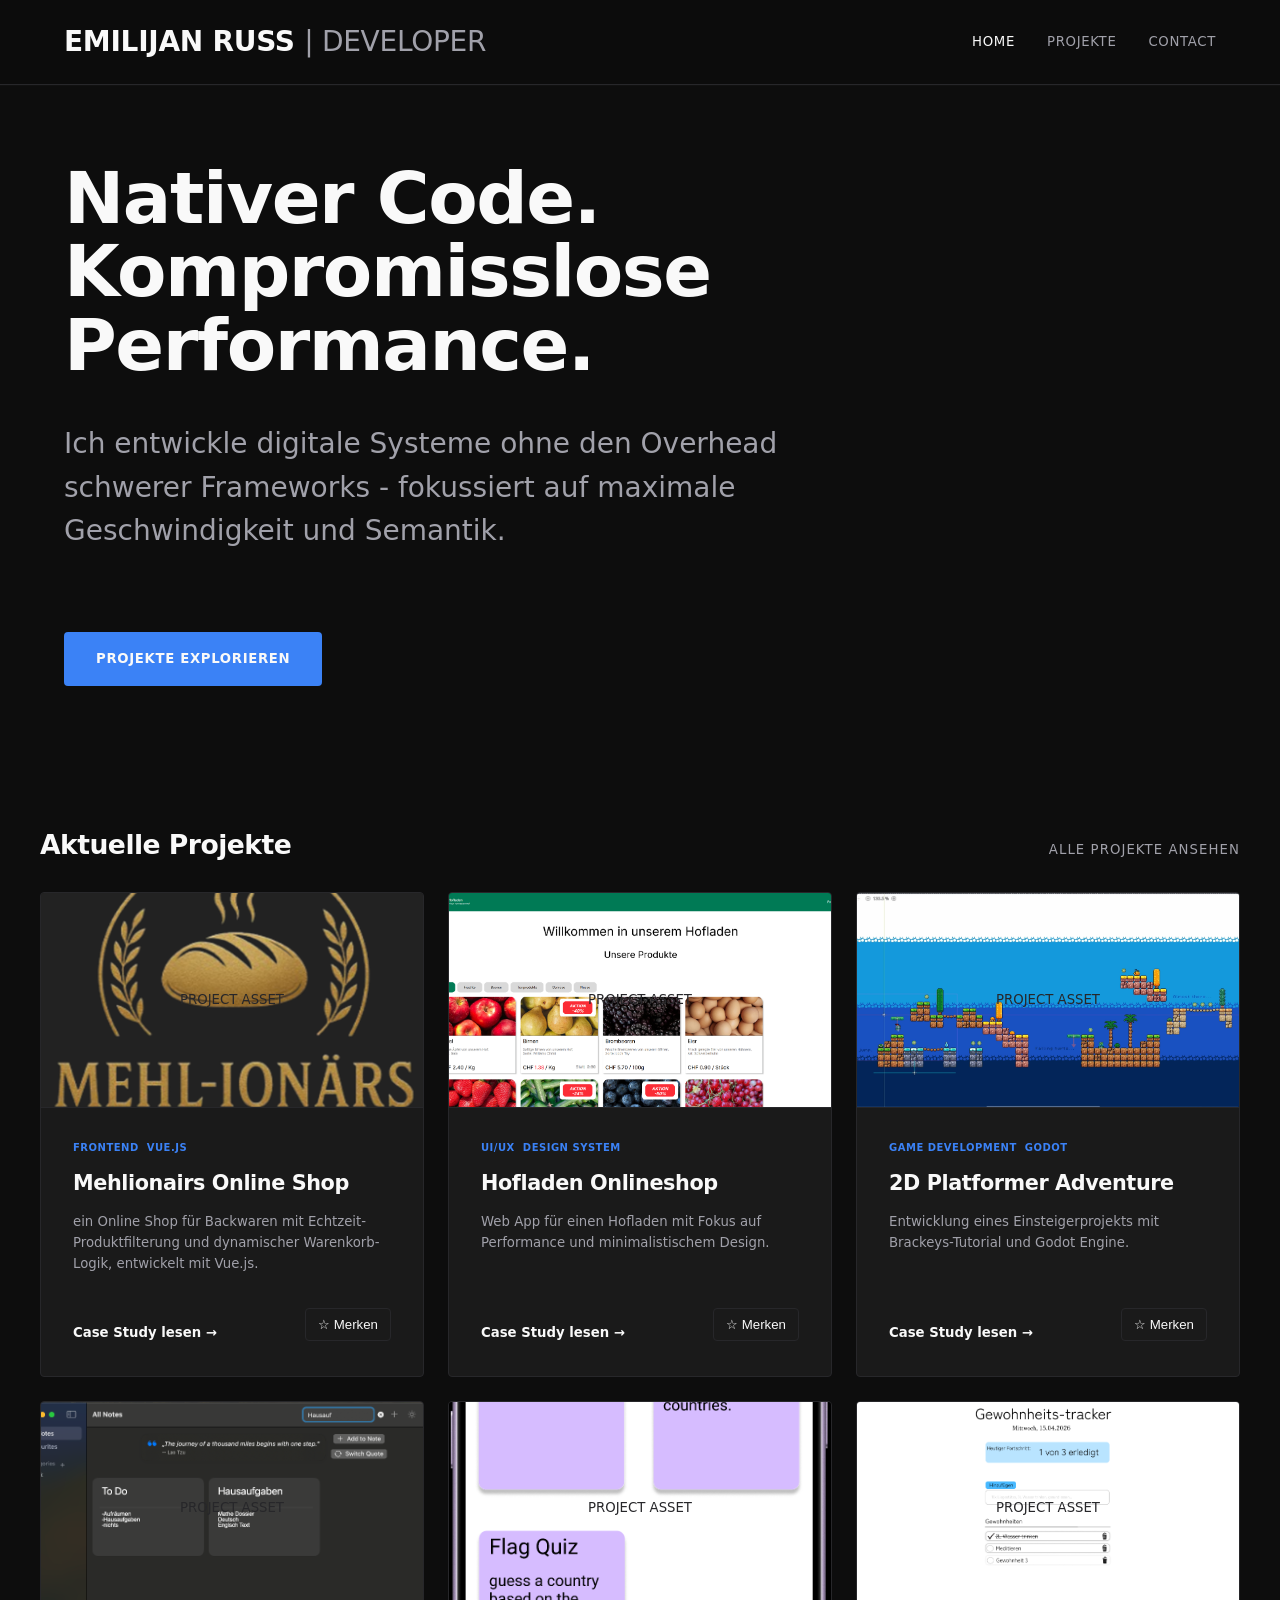
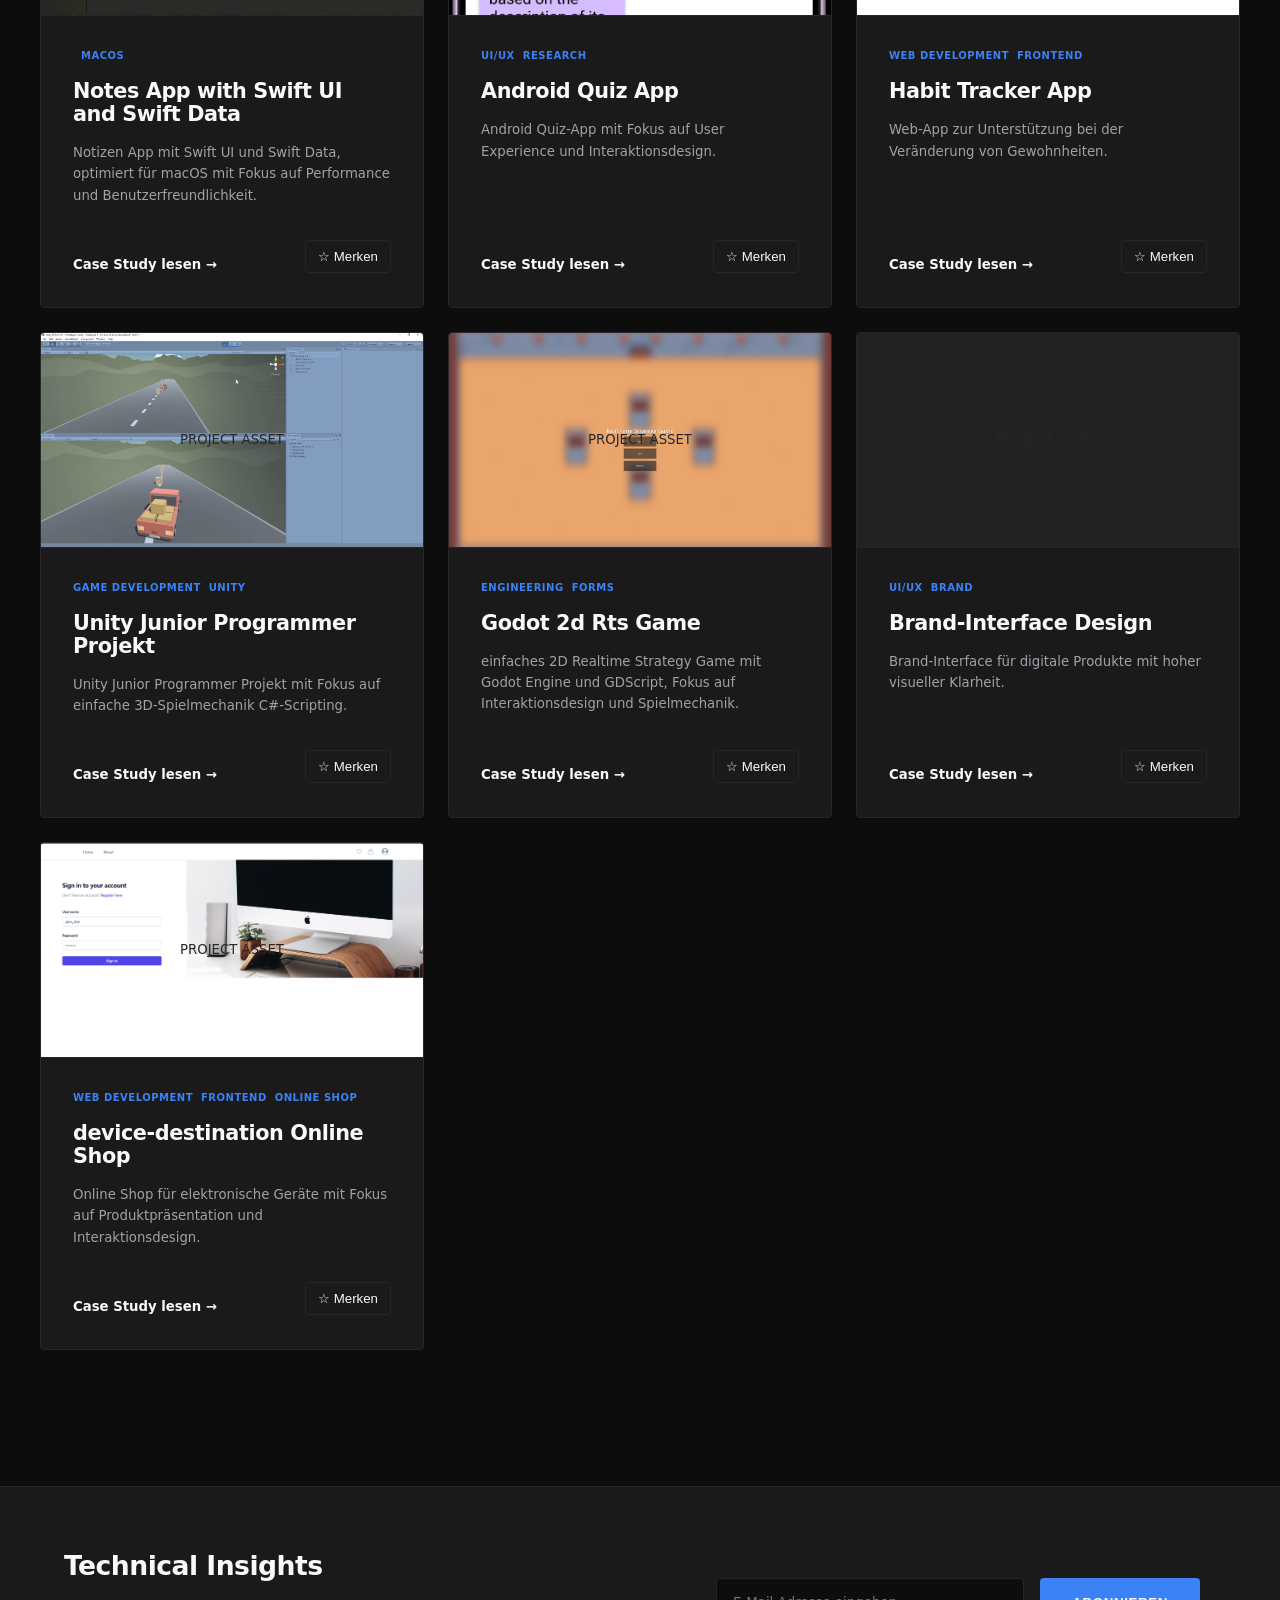
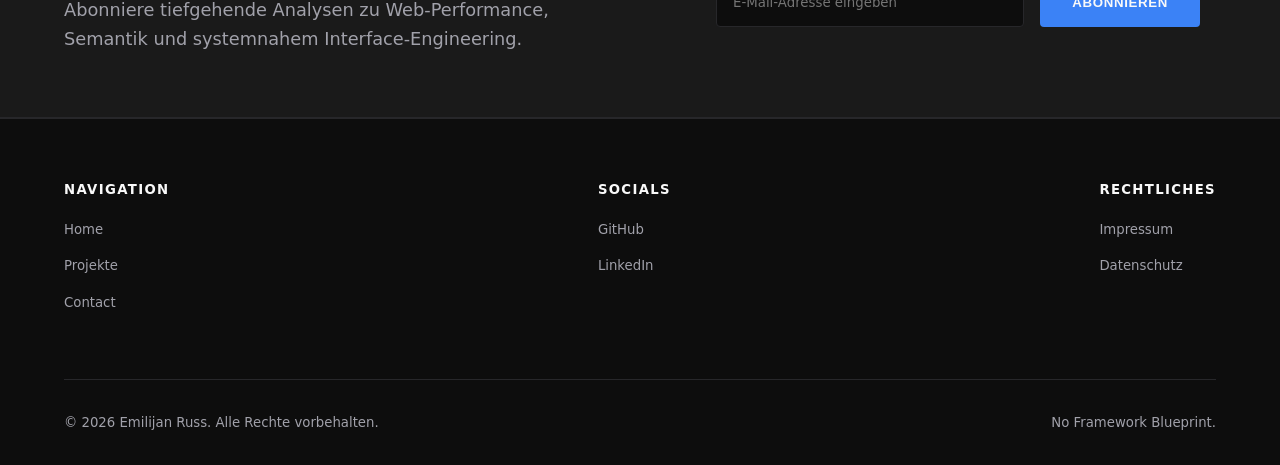
==== commit f685d715: "Fix Projects filter" ====
--- a/html/index.html
+++ b/html/index.html
@@ -28,7 +28,7 @@
       <section class="container hero" aria-label="Vorstellung">
         <h1 class="hero-pitch">Nativer Code. Kompromisslose Performance.</h1>
         <p class="hero-lead">
-          Ich entwickle digitale Systeme ohne den Overhead schwerer Frameworks –
+          Ich entwickle digitale Systeme ohne den Overhead schwerer Frameworks -
           fokussiert auf maximale Geschwindigkeit und Semantik.
         </p>
         <a href="projekte.html" class="btn btn-primary">Projekte explorieren</a>
@@ -138,8 +138,22 @@
           <div class="footer-col">
             <h4>Socials</h4>
             <ul class="footer-links">
-              <li><a href="#" target="_blank" rel="noopener">GitHub</a></li>
-              <li><a href="#" target="_blank" rel="noopener">LinkedIn</a></li>
+              <li>
+                <a
+                  href="https://github.com/Emi15454"
+                  target="_blank"
+                  rel="noopener"
+                  >GitHub</a
+                >
+              </li>
+              <li>
+                <a
+                  href="https://linkedin.com/in/emilijanruss"
+                  target="_blank"
+                  rel="noopener"
+                  >LinkedIn</a
+                >
+              </li>
             </ul>
           </div>
           <div class="footer-col">
@@ -152,7 +166,7 @@
         </div>
         <div class="footer-bottom">
           <p class="footer-copyright">
-            &copy; 2026 [Mein Name]. Alle Rechte vorbehalten.
+            &copy; 2026 Emilijan Russ. Alle Rechte vorbehalten.
           </p>
           <p>No Framework Blueprint.</p>
         </div>
--- a/css/style.css
+++ b/css/style.css
@@ -88,6 +88,107 @@
   max-width: 100%;
 }
 
+@keyframes fadeInUp {
+  from {
+    opacity: 0;
+    transform: translateY(16px);
+  }
+  to {
+    opacity: 1;
+    transform: translateY(0);
+  }
+}
+
+@keyframes fadeInLeft {
+  from {
+    opacity: 0;
+    transform: translateX(-12px);
+  }
+  to {
+    opacity: 1;
+    transform: translateX(0);
+  }
+}
+
+.hero-pitch,
+.hero-lead,
+.hero .btn,
+.project-card,
+.newsletter-text,
+.newsletter-form,
+.split-profile-grid,
+.profile-image-placeholder,
+.form-stack > div,
+.form-stack .btn,
+.form-stack .form-status {
+  animation: fadeInUp 0.7s ease both;
+}
+
+.project-card:nth-child(2) {
+  animation-delay: 0.08s;
+}
+
+.project-card:nth-child(3) {
+  animation-delay: 0.16s;
+}
+
+.newsletter-form {
+  animation-delay: 0.12s;
+}
+
+.split-profile-grid {
+  animation: fadeInUp 0.75s ease both;
+}
+
+.profile-image-placeholder {
+  animation: fadeInLeft 0.8s ease both;
+  animation-delay: 0.1s;
+}
+
+.form-stack > div:nth-child(2) {
+  animation-delay: 0.08s;
+}
+
+.form-stack > div:nth-child(3) {
+  animation-delay: 0.16s;
+}
+
+.form-stack .btn {
+  animation-delay: 0.24s;
+}
+
+.form-stack .form-status {
+  animation-delay: 0.3s;
+}
+
+.tech-tag {
+  animation: fadeInUp 0.45s ease both;
+}
+
+.tech-tag:nth-child(2) {
+  animation-delay: 0.06s;
+}
+
+.tech-tag:nth-child(3) {
+  animation-delay: 0.12s;
+}
+
+.tech-tag:nth-child(4) {
+  animation-delay: 0.18s;
+}
+
+.hero-pitch {
+  animation-delay: 0.05s;
+}
+
+.hero-lead {
+  animation-delay: 0.12s;
+}
+
+.hero .btn {
+  animation-delay: 0.2s;
+}
+
 /* Layout-Hilfsklassen */
 .container {
   width: 100%;
@@ -414,13 +515,15 @@
 
 .project-gallery {
   display: grid;
-  grid-template-columns: repeat(2, 1fr);
+  grid-template-columns: repeat(2, minmax(0, 1fr));
   gap: var(--space-sm);
+  align-items: start;
 }
 
 .gallery-item {
   width: 100%;
   aspect-ratio: 4 / 3;
+  min-height: clamp(180px, 24vw, 240px);
   background-color: var(--bg-secondary);
   border: 1px solid var(--border-color);
   border-radius: 6px;
@@ -443,8 +546,9 @@
 }
 
 .gallery-item.featured {
-  grid-column: span 2;
+  grid-column: 1 / -1;
   aspect-ratio: 16 / 9;
+  min-height: clamp(260px, 38vw, 420px);
 }
 
 .gallery-item::before {
@@ -548,6 +652,34 @@
   gap: var(--space-lg);
 }
 
+@media (max-width: 900px) {
+  .detail-grid {
+    grid-template-columns: 1fr;
+    gap: var(--space-lg);
+  }
+
+  .sidebar-sticky {
+    position: static;
+  }
+}
+
+@media (max-width: 640px) {
+  .project-gallery {
+    grid-template-columns: 1fr;
+    gap: var(--space-sm);
+  }
+
+  .gallery-item {
+    min-height: 220px;
+  }
+
+  .gallery-item.featured {
+    grid-column: 1 / -1;
+    aspect-ratio: 16 / 9;
+    min-height: 260px;
+  }
+}
+
 .meta-block h3 {
   font-size: var(--fs-small);
   text-transform: uppercase;
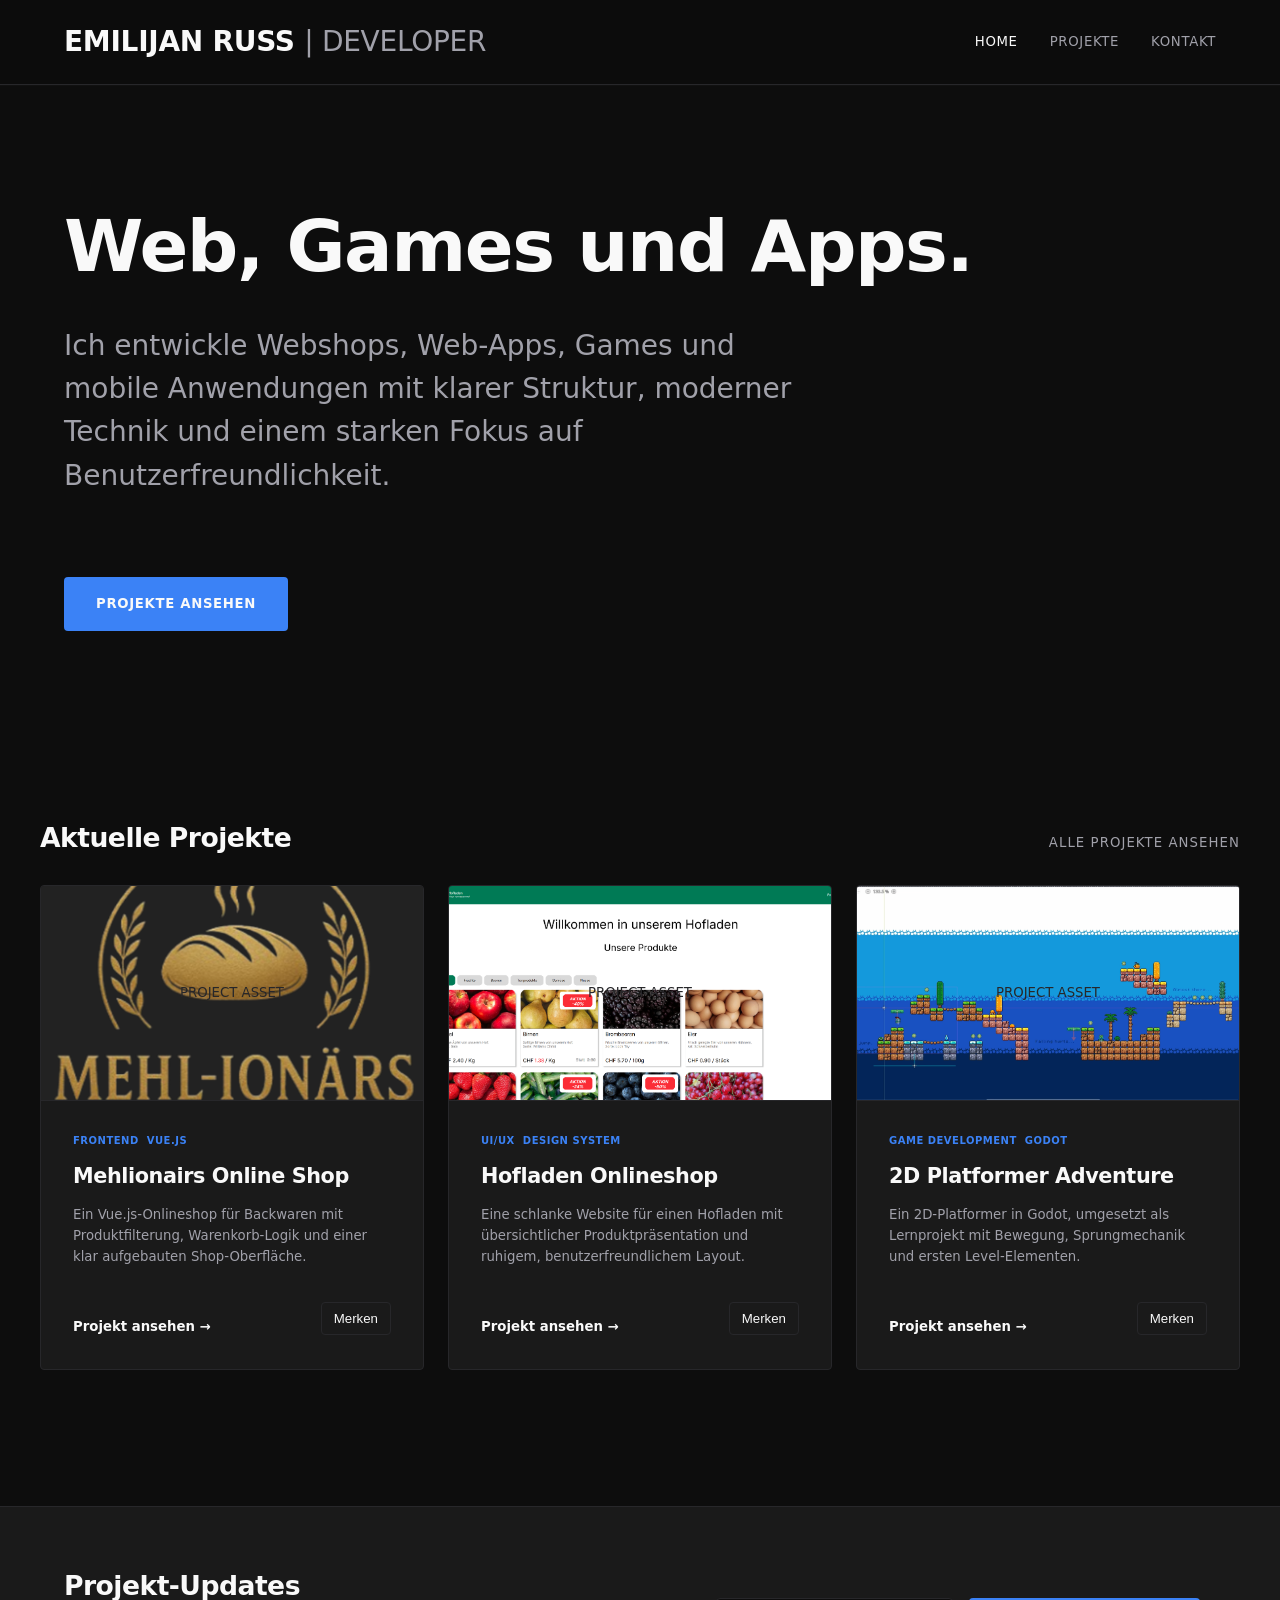
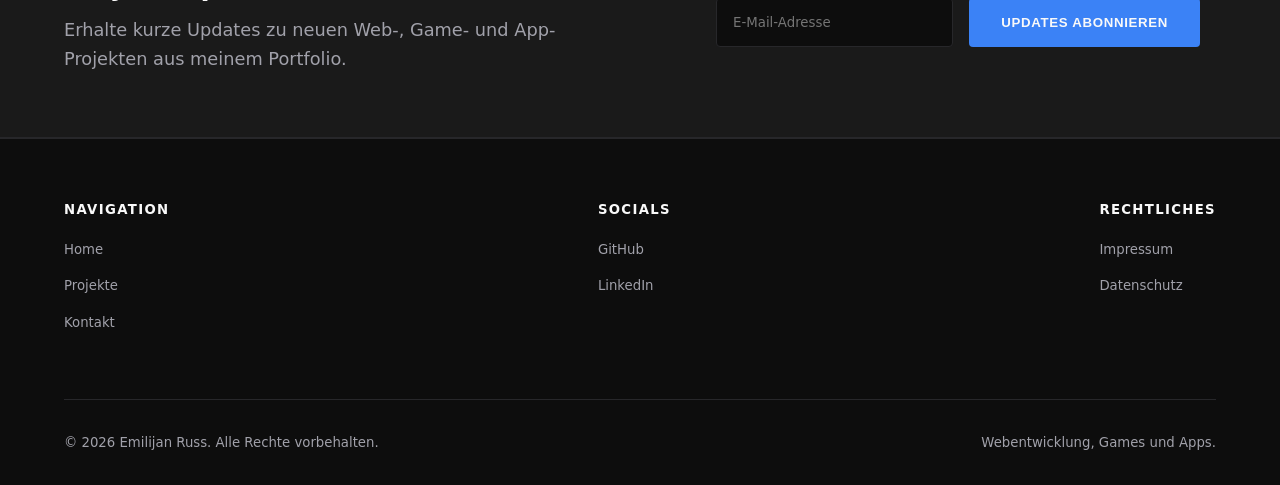
==== commit 1683fe14: "Change Project Contents, Change Texts" ====
--- a/html/index.html
+++ b/html/index.html
@@ -3,13 +3,13 @@
   <head>
     <meta charset="UTF-8" />
     <meta name="viewport" content="width=device-width, initial-scale=1.0" />
-    <title>Developer Portfolio | Home</title>
+    <title>Emilijan Russ | Portfolio</title>
     <link rel="stylesheet" href="../css/style.css" />
   </head>
   <body>
     <header class="site-header">
       <div class="container header-inner">
-        <div class="logo">[Mein Name] <span>| Developer</span></div>
+        <div class="logo">Emilijan Russ <span>| Developer</span></div>
         <nav aria-label="Hauptnavigation">
           <ul class="nav-list">
             <li>
@@ -18,7 +18,7 @@
               >
             </li>
             <li><a href="projekte.html" class="nav-link">Projekte</a></li>
-            <li><a href="kontakt.html" class="nav-link">Contact</a></li>
+            <li><a href="kontakt.html" class="nav-link">Kontakt</a></li>
           </ul>
         </nav>
       </div>
@@ -26,12 +26,13 @@
 
     <main>
       <section class="container hero" aria-label="Vorstellung">
-        <h1 class="hero-pitch">Nativer Code. Kompromisslose Performance.</h1>
+        <h1 class="hero-pitch">Web, Games und Apps.</h1>
         <p class="hero-lead">
-          Ich entwickle digitale Systeme ohne den Overhead schwerer Frameworks -
-          fokussiert auf maximale Geschwindigkeit und Semantik.
+          Ich entwickle Webshops, Web-Apps, Games und mobile Anwendungen mit
+          klarer Struktur, moderner Technik und einem starken Fokus auf
+          Benutzerfreundlichkeit.
         </p>
-        <a href="projekte.html" class="btn btn-primary">Projekte explorieren</a>
+        <a href="projekte.html" class="btn btn-primary">Projekte ansehen</a>
       </section>
 
       <section
@@ -42,21 +43,21 @@
           <h2 id="heading-latest">Aktuelle Projekte</h2>
           <a href="projekte.html" class="text-link">Alle Projekte ansehen</a>
         </div>
-        <div class="project-grid" data-display-="limited">
+        <div class="project-grid" data-display="limited">
           <article class="project-card">
             <div class="card-image"></div>
             <div class="card-body">
               <div class="card-tags">
-                <span class="tag">UI/UX</span>
-                <span class="tag">Architecture</span>
+                <span class="tag">Vue.js</span>
+                <span class="tag">Shop</span>
               </div>
-              <h3>Fintech System</h3>
+              <h3>Mehlionairs Online Shop</h3>
               <p class="card-text">
-                Skalierbares Echtzeit-Interface optimiert für hochfrequente
-                Datenströme im Web.
+                Backwaren-Shop mit Produktfilterung, Warenkorb-Logik und
+                klarer Vue.js-Komponentenstruktur.
               </p>
               <a href="projektdetail.html" class="card-link"
-                >Case Study lesen &rarr;</a
+                >Projekt ansehen &rarr;</a
               >
             </div>
           </article>
@@ -65,15 +66,15 @@
             <div class="card-image"></div>
             <div class="card-body">
               <div class="card-tags">
-                <span class="tag">Core Engine</span>
+                <span class="tag">Godot</span>
               </div>
-              <h3>E-Commerce Kernel</h3>
+              <h3>2D Platformer Adventure</h3>
               <p class="card-text">
-                Ein modulares Web-System mit ultraschnellen Ladezeiten und
-                kompromissloser Barrierefreiheit.
+                Lernprojekt mit Player-Steuerung, Sprungmechanik und ersten
+                Level-Elementen in Godot.
               </p>
               <a href="projektdetail.html" class="card-link"
-                >Case Study lesen &rarr;</a
+                >Projekt ansehen &rarr;</a
               >
             </div>
           </article>
@@ -82,15 +83,15 @@
             <div class="card-image"></div>
             <div class="card-body">
               <div class="card-tags">
-                <span class="tag">Engineering</span>
+                <span class="tag">SwiftUI</span>
               </div>
-              <h3>Web Components Library</h3>
+              <h3>Notes App</h3>
               <p class="card-text">
-                Framework-agnostische Oberflächen-Komponenten gebaut auf rein
-                nativen Web-Standards.
+                macOS-App zum Erstellen und Speichern von Notizen mit SwiftUI
+                und Swift Data.
               </p>
               <a href="projektdetail.html" class="card-link"
-                >Case Study lesen &rarr;</a
+                >Projekt ansehen &rarr;</a
               >
             </div>
           </article>
@@ -103,21 +104,21 @@
       >
         <div class="container newsletter-inner">
           <div class="newsletter-text">
-            <h2 id="heading-news">Technical Insights</h2>
+            <h2 id="heading-news">Projekt-Updates</h2>
             <p>
-              Abonniere tiefgehende Analysen zu Web-Performance, Semantik und
-              systemnahem Interface-Engineering.
+              Erhalte kurze Updates zu neuen Web-, Game- und App-Projekten aus
+              meinem Portfolio.
             </p>
           </div>
           <form class="newsletter-form" action="#" method="POST" novalidate>
             <input
               type="email"
               class="input-field"
-              placeholder="E-Mail-Adresse eingeben"
+              placeholder="E-Mail-Adresse"
               required
-              aria-label="E-Mail-Adresse für Newsletter"
+              aria-label="E-Mail-Adresse für Projekt-Updates"
             />
-            <button type="submit" class="btn btn-primary">Abonnieren</button>
+            <button type="submit" class="btn btn-primary">Updates abonnieren</button>
             <p class="form-status" aria-live="polite"></p>
           </form>
         </div>
@@ -132,7 +133,7 @@
             <ul class="footer-links">
               <li><a href="index.html">Home</a></li>
               <li><a href="projekte.html">Projekte</a></li>
-              <li><a href="kontakt.html">Contact</a></li>
+              <li><a href="kontakt.html">Kontakt</a></li>
             </ul>
           </div>
           <div class="footer-col">
@@ -166,9 +167,9 @@
         </div>
         <div class="footer-bottom">
           <p class="footer-copyright">
-            &copy; 2026 Emilijan Russ. Alle Rechte vorbehalten.
+            &copy; 2026 Emilijan. Alle Rechte vorbehalten.
           </p>
-          <p>No Framework Blueprint.</p>
+          <p>Webentwicklung, Games und Apps.</p>
         </div>
       </div>
     </footer>
